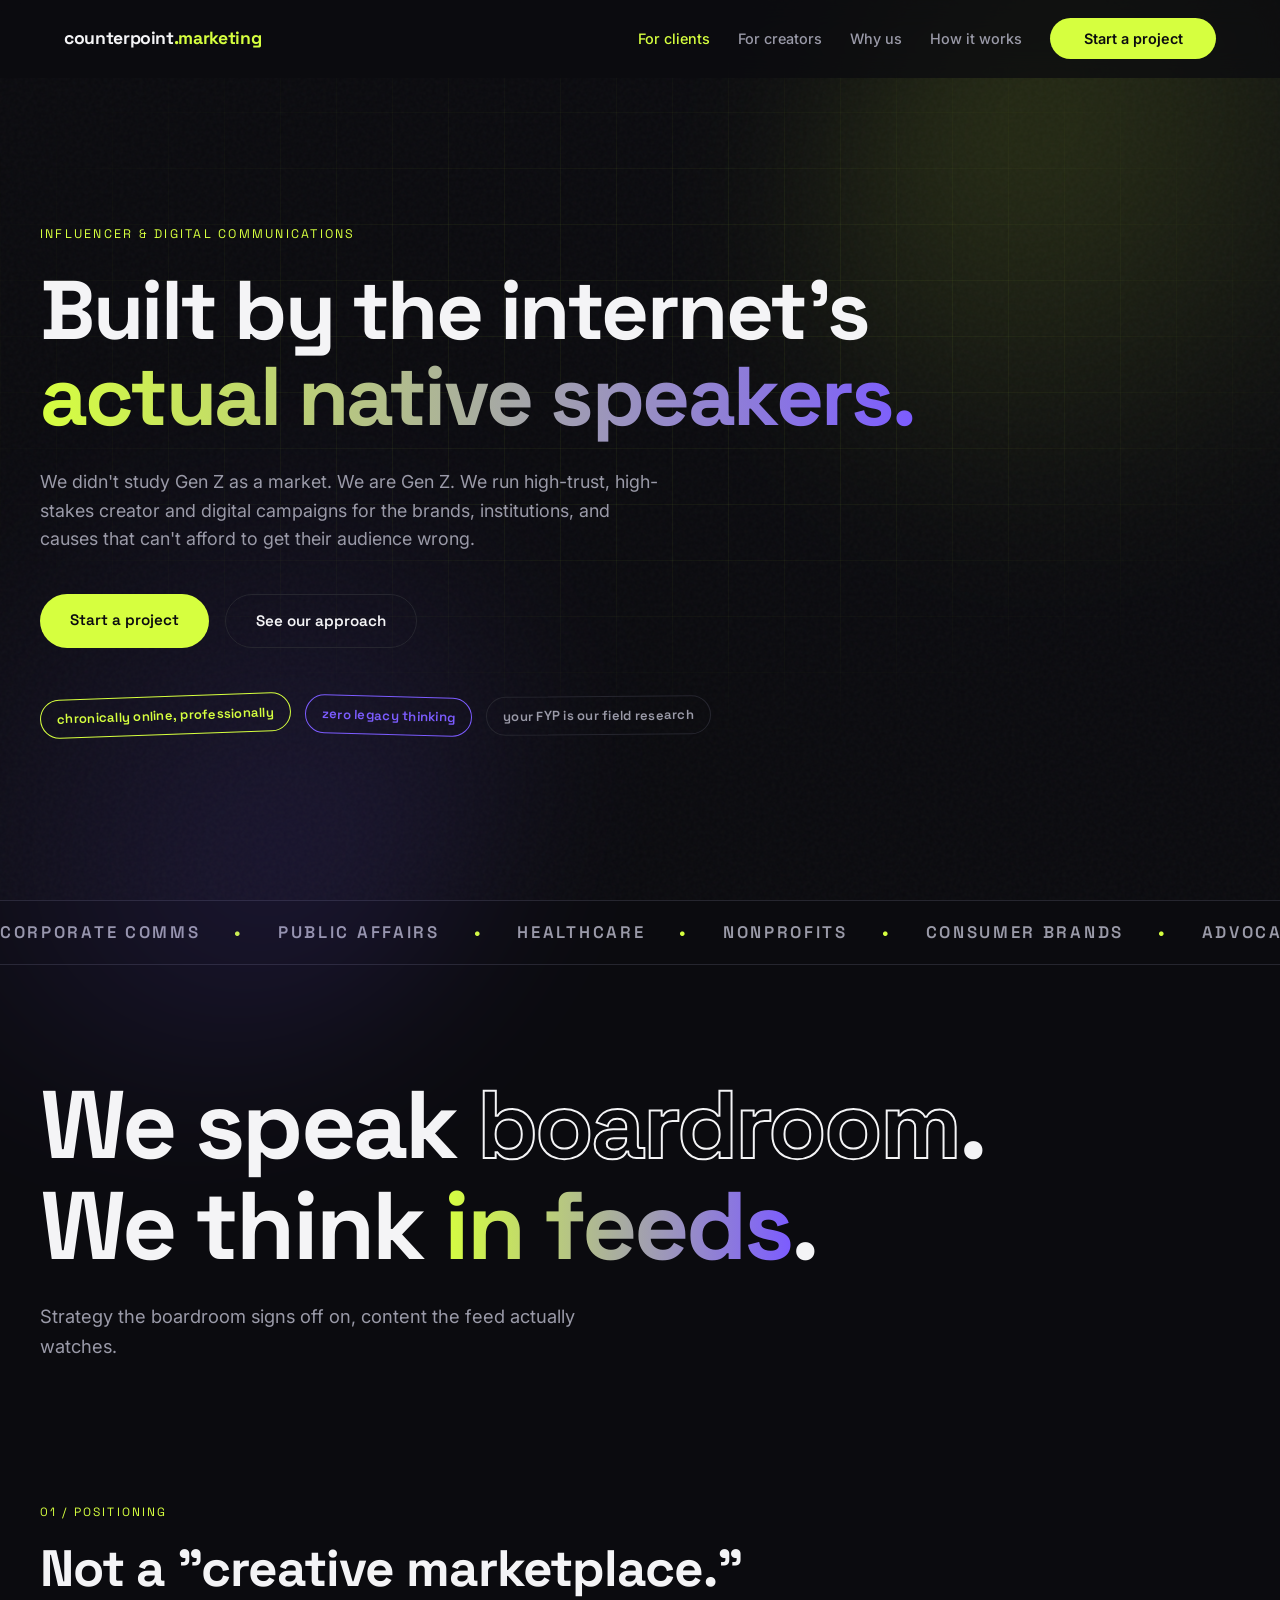
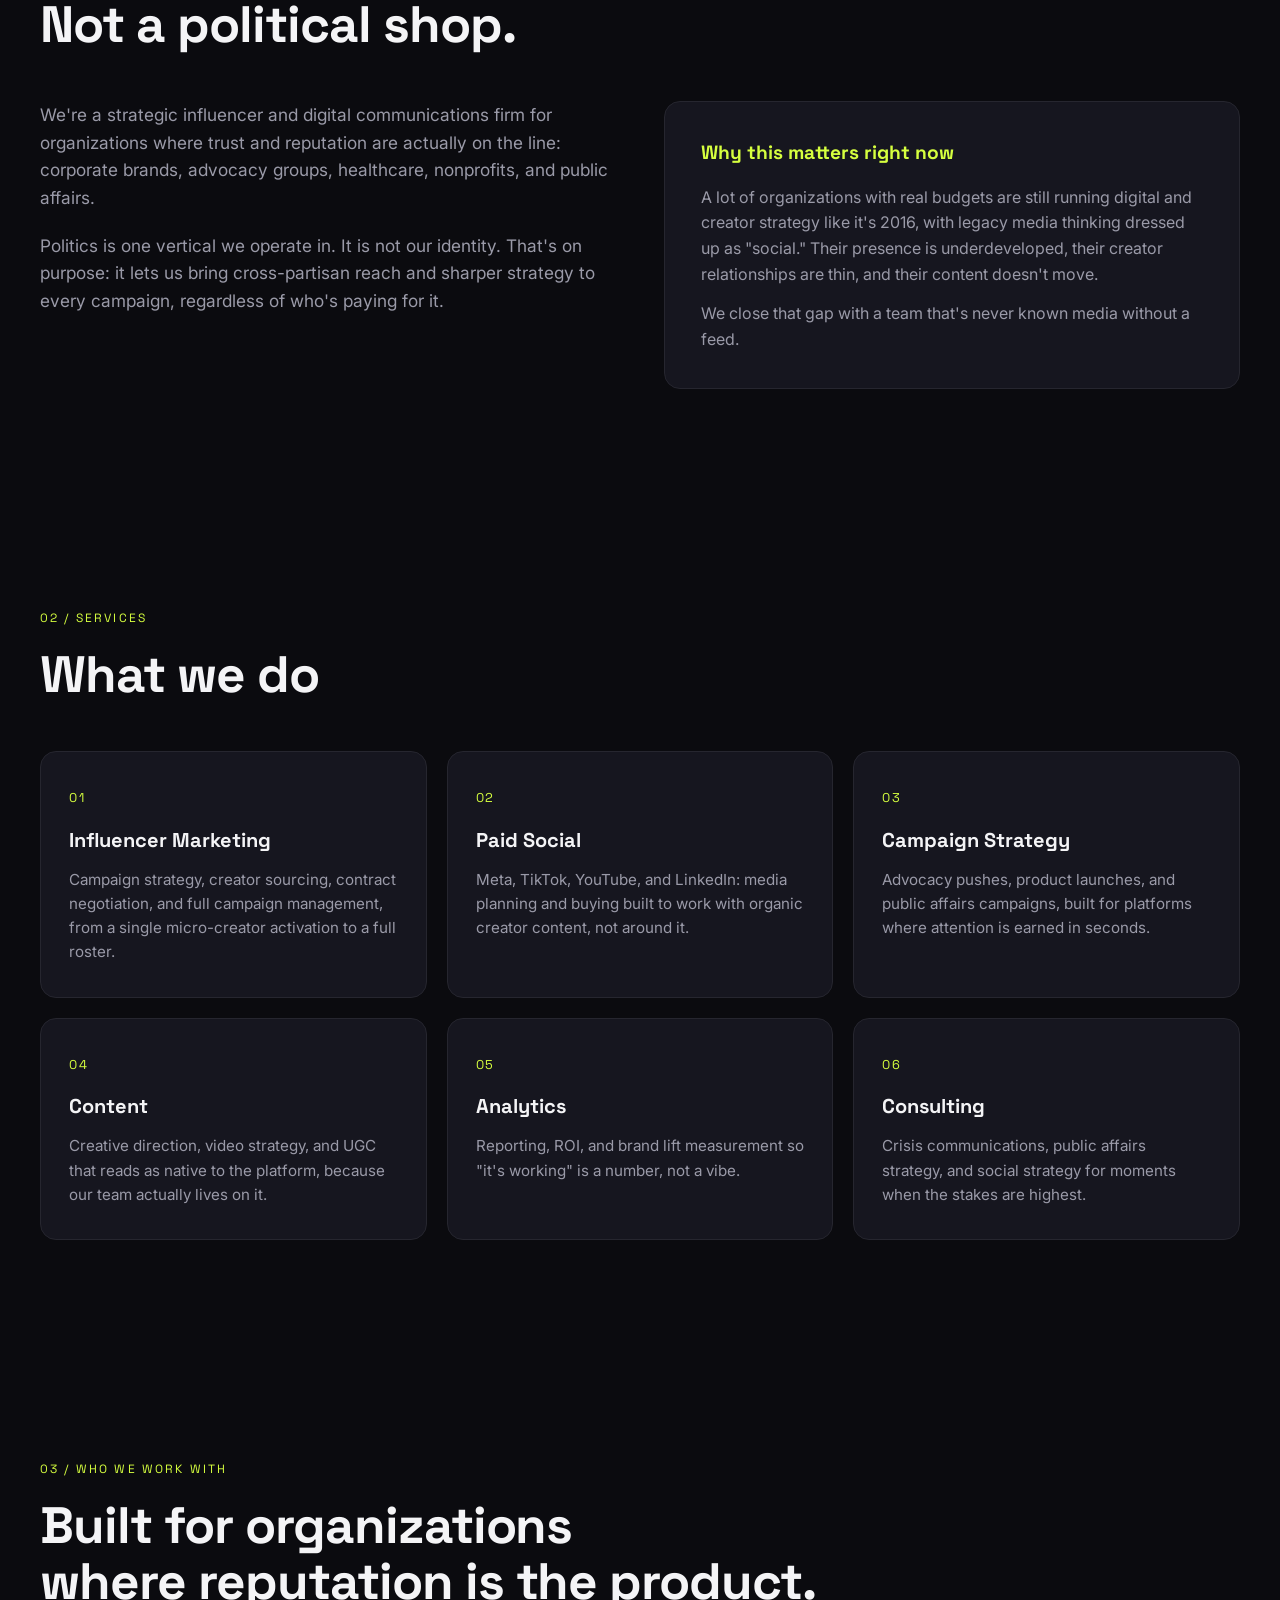
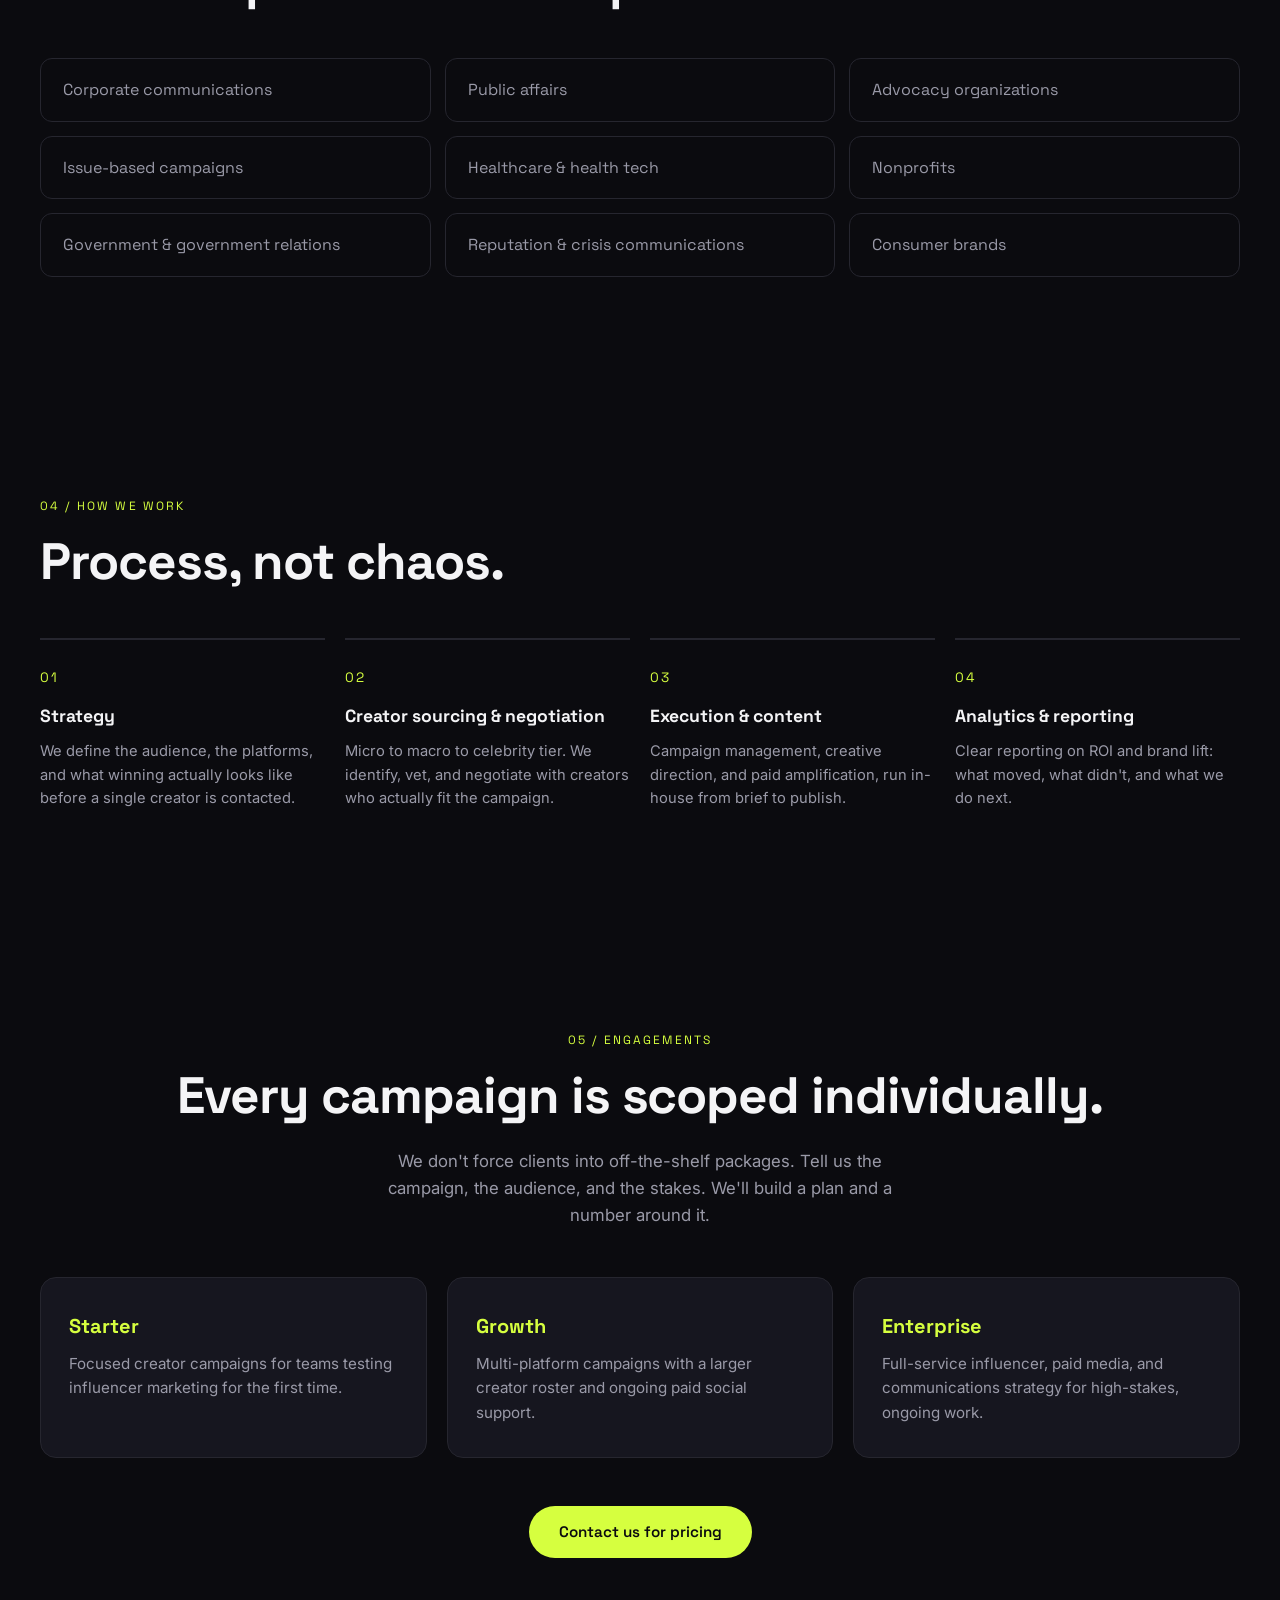
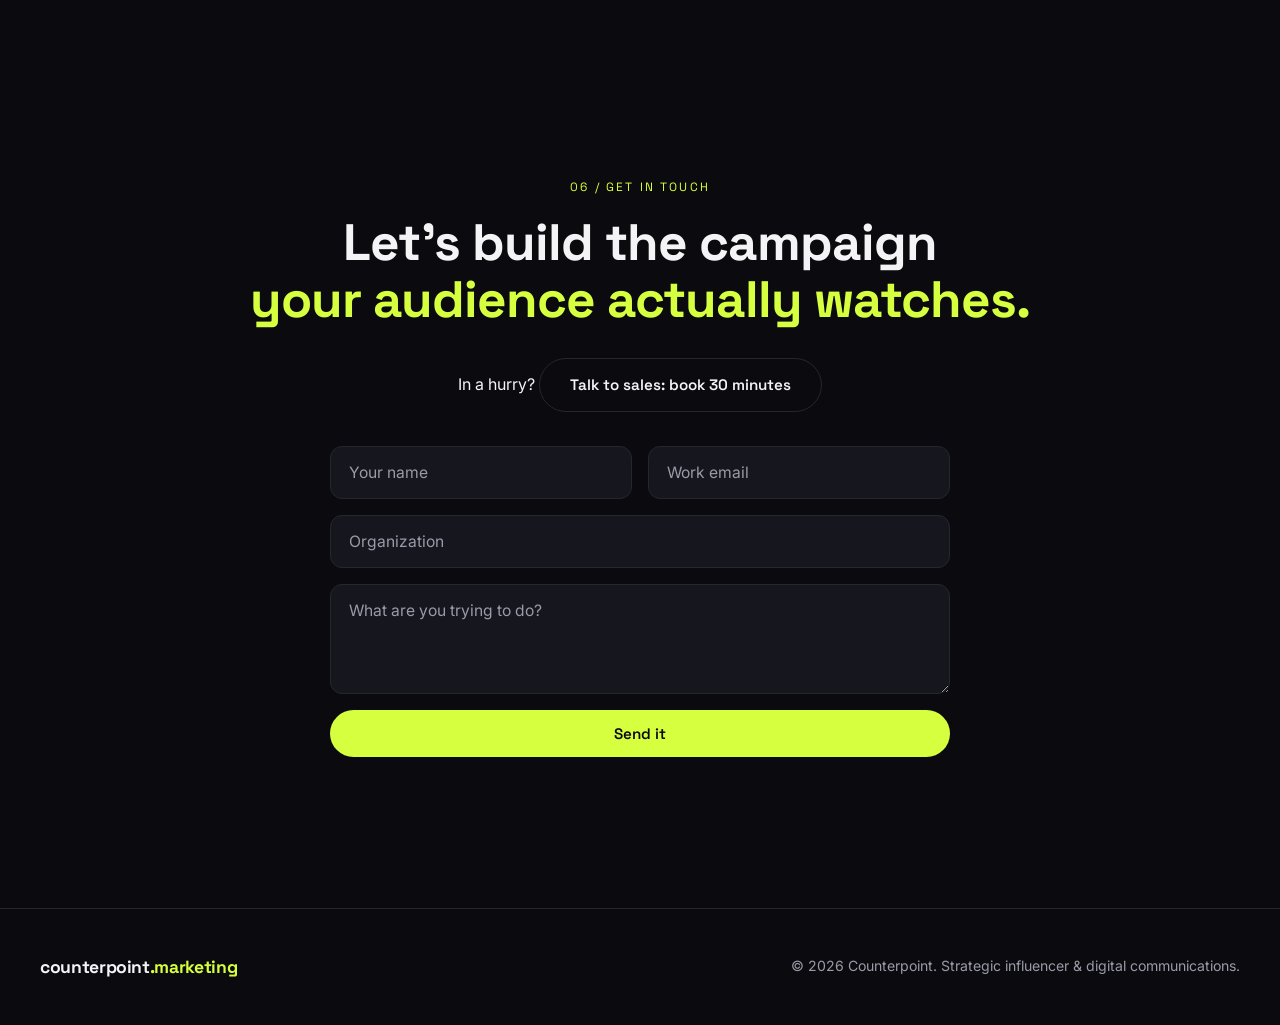
==== index.html @ f006cd9c "Wire forms to email both founders, add Talk to sales Calendly button" ====
<!DOCTYPE html>
<html lang="en">
<head>
<meta charset="UTF-8">
<meta name="viewport" content="width=device-width, initial-scale=1.0">
<title>counterpoint.marketing | Strategic influencer &amp; digital agency</title>
<meta name="description" content="Strategic influencer and digital communications for high-trust, high-stakes campaigns. Built by Gen Z, powered by AI, trusted by organizations where reputation is the product.">
<meta property="og:type" content="website">
<meta property="og:url" content="https://counterpoint.marketing/">
<meta property="og:title" content="counterpoint.marketing | Strategic influencer &amp; digital agency">
<meta property="og:description" content="Strategic influencer and digital communications for high-trust, high-stakes campaigns. Built by the internet's actual native speakers.">
<meta property="og:image" content="https://counterpoint.marketing/og-image.png">
<meta name="twitter:card" content="summary_large_image">
<link rel="icon" href="favicon.svg" type="image/svg+xml">
<link rel="icon" href="favicon.ico" sizes="32x32">
<link rel="apple-touch-icon" href="apple-touch-icon.png">
<link rel="preconnect" href="https://fonts.googleapis.com">
<link href="https://fonts.googleapis.com/css2?family=Space+Grotesk:wght@400;500;600;700&family=Inter:wght@400;500;600&display=swap" rel="stylesheet">
<link rel="stylesheet" href="style.css?v=9">
</head>
<body>

<div class="noise"></div>

<header class="nav" id="nav">
  <div class="nav-inner">
    <a href="#top" class="logo">counterpoint<span class="logo-dim">.marketing</span></a>
    <nav class="nav-links">
      <a href="index.html" class="active">For clients</a>
      <a href="creators.html">For creators</a>
      <a href="#approach">Why us</a>
      <a href="#process">How it works</a>
      <a href="#contact" class="nav-cta">Start a project</a>
    </nav>
    <button class="nav-toggle" id="navToggle" aria-label="Toggle menu">
      <span></span><span></span><span></span>
    </button>
  </div>
</header>

<main id="top">

  <div class="cursor-glow" id="cursorGlow" aria-hidden="true"></div>

  <section class="hero">
    <div class="hero-blob" aria-hidden="true"></div>
    <div class="hero-blob hero-blob-2" aria-hidden="true"></div>
    <div class="hero-inner">
      <p class="eyebrow">Influencer &amp; digital communications</p>
      <h1>Built by the internet's<br><span class="accent accent-animated">actual native speakers.</span></h1>
      <p class="hero-sub">We didn't study Gen Z as a market. We are Gen Z. We run high-trust, high-stakes creator and digital campaigns for the brands, institutions, and causes that can't afford to get their audience wrong.</p>
      <div class="hero-actions">
        <a href="#contact" class="btn btn-primary">Start a project</a>
        <a href="#approach" class="btn btn-ghost">See our approach</a>
      </div>
      <div class="hero-chips" aria-hidden="true">
        <span class="chip chip-lime">chronically online, professionally</span>
        <span class="chip chip-purple">zero legacy thinking</span>
        <span class="chip chip-ghost">your FYP is our field research</span>
      </div>
    </div>
    <div class="hero-grid"></div>
  </section>

  <section class="marquee">
    <div class="marquee-track">
      <span>CORPORATE COMMS</span><span>•</span>
      <span>PUBLIC AFFAIRS</span><span>•</span>
      <span>HEALTHCARE</span><span>•</span>
      <span>NONPROFITS</span><span>•</span>
      <span>CONSUMER BRANDS</span><span>•</span>
      <span>ADVOCACY</span><span>•</span>
      <span>CRISIS COMMS</span><span>•</span>
      <span>CORPORATE COMMS</span><span>•</span>
      <span>PUBLIC AFFAIRS</span><span>•</span>
      <span>HEALTHCARE</span><span>•</span>
      <span>NONPROFITS</span><span>•</span>
      <span>CONSUMER BRANDS</span><span>•</span>
      <span>ADVOCACY</span><span>•</span>
      <span>CRISIS COMMS</span><span>•</span>
    </div>
  </section>

  <section class="statement">
    <div class="section-inner">
      <p class="statement-line">We speak <span class="outline">boardroom</span>.</p>
      <p class="statement-line">We think <span class="accent accent-animated">in feeds</span>.</p>
      <p class="statement-sub">Strategy the boardroom signs off on, content the feed actually watches.</p>
    </div>
  </section>

  <section class="section" id="approach">
    <div class="section-inner">
      <p class="kicker">01 / Positioning</p>
      <h2>Not a "creative marketplace." <br>Not a political shop.</h2>
      <div class="split">
        <div class="split-text">
          <p>We're a strategic influencer and digital communications firm for organizations where trust and reputation are actually on the line: corporate brands, advocacy groups, healthcare, nonprofits, and public affairs.</p>
          <p>Politics is one vertical we operate in. It is not our identity. That's on purpose: it lets us bring cross-partisan reach and sharper strategy to every campaign, regardless of who's paying for it.</p>
        </div>
        <div class="split-card">
          <h3>Why this matters right now</h3>
          <p>A lot of organizations with real budgets are still running digital and creator strategy like it's 2016, with legacy media thinking dressed up as "social." Their presence is underdeveloped, their creator relationships are thin, and their content doesn't move.</p>
          <p>We close that gap with a team that's never known media without a feed.</p>
        </div>
      </div>
    </div>
  </section>

  <section class="section alt" id="services">
    <div class="section-inner">
      <p class="kicker">02 / Services</p>
      <h2>What we do</h2>
      <div class="cards">
        <div class="card">
          <span class="card-num">01</span>
          <h3>Influencer Marketing</h3>
          <p>Campaign strategy, creator sourcing, contract negotiation, and full campaign management, from a single micro-creator activation to a full roster.</p>
        </div>
        <div class="card">
          <span class="card-num">02</span>
          <h3>Paid Social</h3>
          <p>Meta, TikTok, YouTube, and LinkedIn: media planning and buying built to work with organic creator content, not around it.</p>
        </div>
        <div class="card">
          <span class="card-num">03</span>
          <h3>Campaign Strategy</h3>
          <p>Advocacy pushes, product launches, and public affairs campaigns, built for platforms where attention is earned in seconds.</p>
        </div>
        <div class="card">
          <span class="card-num">04</span>
          <h3>Content</h3>
          <p>Creative direction, video strategy, and UGC that reads as native to the platform, because our team actually lives on it.</p>
        </div>
        <div class="card">
          <span class="card-num">05</span>
          <h3>Analytics</h3>
          <p>Reporting, ROI, and brand lift measurement so "it's working" is a number, not a vibe.</p>
        </div>
        <div class="card">
          <span class="card-num">06</span>
          <h3>Consulting</h3>
          <p>Crisis communications, public affairs strategy, and social strategy for moments when the stakes are highest.</p>
        </div>
      </div>
    </div>
  </section>

  <section class="section" id="markets">
    <div class="section-inner">
      <p class="kicker">03 / Who we work with</p>
      <h2>Built for organizations<br>where reputation is the product.</h2>
      <ul class="market-list">
        <li>Corporate communications</li>
        <li>Public affairs</li>
        <li>Advocacy organizations</li>
        <li>Issue-based campaigns</li>
        <li>Healthcare &amp; health tech</li>
        <li>Nonprofits</li>
        <li>Government &amp; government relations</li>
        <li>Reputation &amp; crisis communications</li>
        <li>Consumer brands</li>
      </ul>
    </div>
  </section>

  <section class="section alt" id="process">
    <div class="section-inner">
      <p class="kicker">04 / How we work</p>
      <h2>Process, not chaos.</h2>
      <div class="process">
        <div class="process-step">
          <span class="step-index">01</span>
          <h3>Strategy</h3>
          <p>We define the audience, the platforms, and what winning actually looks like before a single creator is contacted.</p>
        </div>
        <div class="process-step">
          <span class="step-index">02</span>
          <h3>Creator sourcing &amp; negotiation</h3>
          <p>Micro to macro to celebrity tier. We identify, vet, and negotiate with creators who actually fit the campaign.</p>
        </div>
        <div class="process-step">
          <span class="step-index">03</span>
          <h3>Execution &amp; content</h3>
          <p>Campaign management, creative direction, and paid amplification, run in-house from brief to publish.</p>
        </div>
        <div class="process-step">
          <span class="step-index">04</span>
          <h3>Analytics &amp; reporting</h3>
          <p>Clear reporting on ROI and brand lift: what moved, what didn't, and what we do next.</p>
        </div>
      </div>
    </div>
  </section>

  <section class="section" id="pricing">
    <div class="section-inner center">
      <p class="kicker">05 / Engagements</p>
      <h2>Every campaign is scoped individually.</h2>
      <p class="pricing-sub">We don't force clients into off-the-shelf packages. Tell us the campaign, the audience, and the stakes. We'll build a plan and a number around it.</p>
      <div class="tier-row">
        <div class="tier">
          <h3>Starter</h3>
          <p>Focused creator campaigns for teams testing influencer marketing for the first time.</p>
        </div>
        <div class="tier">
          <h3>Growth</h3>
          <p>Multi-platform campaigns with a larger creator roster and ongoing paid social support.</p>
        </div>
        <div class="tier">
          <h3>Enterprise</h3>
          <p>Full-service influencer, paid media, and communications strategy for high-stakes, ongoing work.</p>
        </div>
      </div>
      <a href="#contact" class="btn btn-primary">Contact us for pricing</a>
    </div>
  </section>

  <section class="section contact" id="contact">
    <div class="section-inner center">
      <p class="kicker">06 / Get in touch</p>
      <h2>Let's build the campaign<br><span class="accent">your audience actually watches.</span></h2>
      <p class="contact-alt">In a hurry? <a class="btn btn-ghost" href="https://calendly.com/justin-counterpoint/30min" target="_blank" rel="noopener">Talk to sales: book 30 minutes</a></p>
      <form class="contact-form" id="contactForm" action="https://formsubmit.co/justin@counterpoint.marketing" method="POST">
        <input type="hidden" name="_cc" value="bence@counterpoint.marketing">
        <input type="hidden" name="_subject" value="New project inquiry - counterpoint.marketing">
        <input type="hidden" name="_next" value="https://counterpoint.marketing/?sent=1#contact">
        <input type="hidden" name="_captcha" value="false">
        <input type="text" name="_honey" style="display:none" tabindex="-1" autocomplete="off">
        <div class="form-row">
          <input type="text" name="name" placeholder="Your name" required>
          <input type="email" name="email" placeholder="Work email" required>
        </div>
        <input type="text" name="org" placeholder="Organization">
        <textarea name="message" rows="4" placeholder="What are you trying to do?" required></textarea>
        <button type="submit" class="btn btn-primary btn-wide">Send it</button>
      </form>
      <p class="form-note" id="formNote"></p>
    </div>
  </section>

</main>

<footer class="footer">
  <div class="footer-inner">
    <span class="logo">counterpoint<span class="logo-dim">.marketing</span></span>
    <p>&copy; <span id="year"></span> Counterpoint. Strategic influencer &amp; digital communications.</p>
  </div>
</footer>

<script src="script.js?v=3"></script>
</body>
</html>
---- style.css ----
:root {
  --bg: #0b0b0f;
  --bg-alt: #111118;
  --surface: #16161f;
  --text: #f4f4f6;
  --text-dim: #9a9aa8;
  --accent: #d6ff3f;
  --accent-2: #7c5cff;
  --border: #26262f;
  --radius: 16px;
  --font-display: "Space Grotesk", sans-serif;
  --font-body: "Inter", sans-serif;
}

* { margin: 0; padding: 0; box-sizing: border-box; }

html { scroll-behavior: smooth; }

body {
  background: var(--bg);
  color: var(--text);
  font-family: var(--font-body);
  line-height: 1.6;
  overflow-x: hidden;
}

::selection {
  background: var(--accent);
  color: var(--bg);
}

.cursor-glow {
  position: fixed;
  width: 600px;
  height: 600px;
  border-radius: 50%;
  pointer-events: none;
  z-index: 50;
  mix-blend-mode: screen;
  background: radial-gradient(circle, rgba(214, 255, 63, 0.07) 0%, transparent 60%);
  transform: translate(-50%, -50%);
  transition: opacity 0.3s;
  opacity: 0;
}

.noise {
  position: fixed;
  inset: 0;
  pointer-events: none;
  opacity: 0.035;
  z-index: 1;
  background-image: url("data:image/svg+xml,%3Csvg viewBox='0 0 256 256' xmlns='http://www.w3.org/2000/svg'%3E%3Cfilter id='n'%3E%3CfeTurbulence type='fractalNoise' baseFrequency='0.9' numOctaves='2'/%3E%3C/filter%3E%3Crect width='100%25' height='100%25' filter='url(%23n)'/%3E%3C/svg%3E");
}

/* ---------- Nav ---------- */

.nav {
  position: fixed;
  top: 0; left: 0; right: 0;
  z-index: 100;
  backdrop-filter: blur(14px);
  background: rgba(11, 11, 15, 0.75);
  border-bottom: 1px solid transparent;
  transition: border-color 0.3s;
}
.nav.scrolled { border-bottom-color: var(--border); }

.nav-inner {
  max-width: 1200px;
  margin: 0 auto;
  padding: 18px 24px;
  display: flex;
  align-items: center;
  justify-content: space-between;
  gap: 32px;
}

.logo {
  white-space: nowrap;
  font-family: var(--font-display);
  font-weight: 700;
  font-size: 1.1rem;
  color: var(--text);
  text-decoration: none;
  letter-spacing: -0.02em;
}
.logo-dim { color: var(--accent); }

.nav-links {
  display: flex;
  align-items: center;
  gap: 28px;
}
.nav-links a {
  color: var(--text-dim);
  text-decoration: none;
  font-size: 0.9rem;
  font-weight: 500;
  transition: color 0.2s;
}
.nav-links a:hover { color: var(--text); }
.nav-links a.active { color: var(--accent); }

.nav-cta {
  color: var(--bg) !important;
  background: var(--accent);
  padding: 9px 18px;
  border-radius: 999px;
  font-weight: 600 !important;
  transition: transform 0.2s, background 0.2s;
  min-width: 11.5em;
  text-align: center;
  box-sizing: border-box;
}
.nav-cta:hover { transform: translateY(-1px); }

.nav-toggle {
  display: none;
  flex-direction: column;
  gap: 5px;
  background: none;
  border: none;
  cursor: pointer;
  padding: 6px;
}
.nav-toggle span {
  width: 22px;
  height: 2px;
  background: var(--text);
  transition: transform 0.25s, opacity 0.25s;
}

/* ---------- Hero ---------- */

.hero {
  position: relative;
  min-height: 100vh;
  display: flex;
  align-items: center;
  padding: 140px 24px 80px;
}

.hero-blob {
  position: absolute;
  width: 55vw;
  height: 55vw;
  max-width: 800px;
  max-height: 800px;
  border-radius: 50%;
  filter: blur(90px);
  opacity: 0.16;
  background: radial-gradient(circle at 30% 30%, var(--accent), transparent 65%);
  top: -12%;
  right: -18%;
  animation: blob-drift 16s ease-in-out infinite alternate;
  pointer-events: none;
}
.hero-blob-2 {
  background: radial-gradient(circle at 70% 70%, var(--accent-2), transparent 65%);
  top: auto;
  right: auto;
  bottom: -20%;
  left: -15%;
  animation-duration: 22s;
  animation-delay: -8s;
}
@keyframes blob-drift {
  from { transform: translate(0, 0) scale(1); }
  to { transform: translate(-6%, 8%) scale(1.15); }
}

.hero-grid {
  position: absolute;
  inset: 0;
  background-image:
    linear-gradient(rgba(214, 255, 63, 0.05) 1px, transparent 1px),
    linear-gradient(90deg, rgba(214, 255, 63, 0.05) 1px, transparent 1px);
  background-size: 56px 56px;
  mask-image: radial-gradient(ellipse 80% 60% at 50% 40%, black 30%, transparent 75%);
  -webkit-mask-image: radial-gradient(ellipse 80% 60% at 50% 40%, black 30%, transparent 75%);
}

.hero-inner {
  position: relative;
  z-index: 2;
  max-width: 1200px;
  margin: 0 auto;
  width: 100%;
}

.eyebrow {
  font-family: var(--font-display);
  text-transform: uppercase;
  letter-spacing: 0.18em;
  font-size: 0.78rem;
  color: var(--accent);
  margin-bottom: 22px;
}

.hero h1 {
  font-family: var(--font-display);
  font-size: clamp(2.6rem, 7vw, 5.2rem);
  line-height: 1.04;
  letter-spacing: -0.03em;
  font-weight: 700;
  margin-bottom: 28px;
}

.accent {
  color: var(--accent);
}

.accent-animated {
  background: linear-gradient(90deg, var(--accent), var(--accent-2), var(--accent));
  background-size: 200% auto;
  -webkit-background-clip: text;
  background-clip: text;
  -webkit-text-fill-color: transparent;
  color: transparent;
  animation: gradient-slide 6s linear infinite;
}
@keyframes gradient-slide {
  to { background-position: 200% center; }
}

.hero-chips {
  display: flex;
  gap: 14px;
  flex-wrap: wrap;
  margin-top: 48px;
}
.chip {
  font-family: var(--font-display);
  font-size: 0.82rem;
  font-weight: 600;
  letter-spacing: 0.02em;
  padding: 8px 16px;
  border-radius: 999px;
  border: 1px solid var(--border);
  color: var(--text-dim);
  transition: transform 0.25s;
}
.chip-lime { border-color: var(--accent); color: var(--accent); transform: rotate(-2deg); }
.chip-purple { border-color: var(--accent-2); color: var(--accent-2); transform: rotate(1.5deg); }
.chip-ghost { transform: rotate(-0.5deg); }
.chip:hover { transform: rotate(0deg) scale(1.06); }

/* ---------- Statement band ---------- */

.statement {
  padding: 110px 24px 32px;
  position: relative;
  z-index: 2;
  overflow: hidden;
}
.statement-line {
  font-family: var(--font-display);
  font-weight: 700;
  font-size: clamp(2.6rem, 8vw, 6rem);
  line-height: 1.05;
  letter-spacing: -0.03em;
}
.statement .outline {
  color: transparent;
  -webkit-text-stroke: 2px var(--text);
}
.statement-sub {
  margin-top: 26px;
  color: var(--text-dim);
  font-size: 1.15rem;
  max-width: 560px;
}

.hero-sub {
  max-width: 620px;
  color: var(--text-dim);
  font-size: 1.12rem;
  margin-bottom: 40px;
}

.hero-actions { display: flex; gap: 16px; flex-wrap: wrap; }

.btn {
  font-family: var(--font-display);
  font-weight: 600;
  font-size: 0.95rem;
  text-decoration: none;
  padding: 14px 30px;
  border-radius: 999px;
  border: none;
  cursor: pointer;
  transition: transform 0.2s, background 0.2s, border-color 0.2s;
  display: inline-block;
}
.btn-primary {
  background: var(--accent);
  color: var(--bg);
}
.btn-primary:hover {
  transform: translateY(-2px) scale(1.03);
  box-shadow: 0 0 32px rgba(214, 255, 63, 0.45);
}
.btn-ghost {
  border: 1px solid var(--border);
  color: var(--text);
  background: transparent;
}
.btn-ghost:hover { border-color: var(--accent); }
.btn-wide { width: 100%; }

/* ---------- Marquee ---------- */

.marquee {
  border-top: 1px solid var(--border);
  border-bottom: 1px solid var(--border);
  overflow: hidden;
  padding: 18px 0;
}
.marquee-track {
  display: flex;
  gap: 34px;
  white-space: nowrap;
  animation: scroll 30s linear infinite;
  font-family: var(--font-display);
  font-size: 1.05rem;
  font-weight: 600;
  letter-spacing: 0.16em;
  color: var(--text-dim);
  width: max-content;
}
.marquee:hover .marquee-track { animation-play-state: paused; }
.marquee-track span:nth-child(even) { color: var(--accent); }
@keyframes scroll {
  from { transform: translateX(0); }
  to { transform: translateX(-50%); }
}

/* ---------- Sections ---------- */

.section { padding: 110px 24px; position: relative; z-index: 2; }
.section.alt { background: transparent; }

.section-inner { max-width: 1200px; margin: 0 auto; }
.section-inner.center { text-align: center; }

.kicker {
  font-family: var(--font-display);
  text-transform: uppercase;
  letter-spacing: 0.18em;
  font-size: 0.75rem;
  color: var(--accent);
  margin-bottom: 18px;
}

.section h2 {
  font-family: var(--font-display);
  font-size: clamp(1.9rem, 4.5vw, 3.2rem);
  line-height: 1.1;
  letter-spacing: -0.02em;
  margin-bottom: 48px;
}

/* Approach */

.split {
  display: grid;
  grid-template-columns: 1fr 1fr;
  gap: 48px;
  align-items: start;
}
.split-text p {
  color: var(--text-dim);
  font-size: 1.08rem;
  margin-bottom: 20px;
}
.split-card {
  background: var(--surface);
  border: 1px solid var(--border);
  border-radius: var(--radius);
  padding: 36px;
}
.split-card h3 {
  font-family: var(--font-display);
  font-size: 1.2rem;
  margin-bottom: 16px;
  color: var(--accent);
}
.split-card p { color: var(--text-dim); margin-bottom: 14px; }
.split-card p:last-child { margin-bottom: 0; }

/* Services cards */

.cards {
  display: grid;
  grid-template-columns: repeat(3, 1fr);
  gap: 20px;
}
.card {
  background: var(--surface);
  border: 1px solid var(--border);
  border-radius: var(--radius);
  padding: 32px 28px;
  transition: transform 0.25s, border-color 0.25s;
}
.card:hover {
  transform: translateY(-6px) rotate(-0.6deg);
  border-color: var(--accent);
  box-shadow: 0 12px 40px rgba(214, 255, 63, 0.12);
}
.card-num {
  font-family: var(--font-display);
  color: var(--accent);
  font-size: 0.8rem;
  letter-spacing: 0.14em;
}
.card h3 {
  font-family: var(--font-display);
  font-size: 1.25rem;
  margin: 14px 0 12px;
}
.card p { color: var(--text-dim); font-size: 0.95rem; }

/* Markets */

.market-list {
  list-style: none;
  display: grid;
  grid-template-columns: repeat(3, 1fr);
  gap: 14px;
}
.market-list li {
  border: 1px solid var(--border);
  border-radius: 12px;
  padding: 18px 22px;
  font-family: var(--font-display);
  font-size: 1rem;
  transition: border-color 0.2s, color 0.2s;
  color: var(--text-dim);
}
.market-list li:hover {
  border-color: var(--accent);
  color: var(--text);
}

/* Process */

.process {
  display: grid;
  grid-template-columns: repeat(4, 1fr);
  gap: 20px;
}
.process-step {
  border-top: 2px solid var(--border);
  padding-top: 24px;
  transition: border-color 0.25s;
}
.process-step:hover { border-top-color: var(--accent); }
.step-index {
  font-family: var(--font-display);
  color: var(--accent);
  font-size: 0.85rem;
  letter-spacing: 0.14em;
}
.process-step h3 {
  font-family: var(--font-display);
  font-size: 1.1rem;
  margin: 12px 0 10px;
}
.process-step p { color: var(--text-dim); font-size: 0.92rem; }

/* Pricing */

.pricing-sub {
  color: var(--text-dim);
  max-width: 560px;
  margin: -24px auto 48px;
  font-size: 1.05rem;
}
.tier-row {
  display: grid;
  grid-template-columns: repeat(3, 1fr);
  gap: 20px;
  margin-bottom: 48px;
  text-align: left;
}
.tier {
  background: var(--surface);
  border: 1px solid var(--border);
  border-radius: var(--radius);
  padding: 32px 28px;
  transition: border-color 0.25s, transform 0.25s;
}
.tier:hover { border-color: var(--accent-2); transform: translateY(-4px); }
.tier h3 {
  font-family: var(--font-display);
  font-size: 1.25rem;
  margin-bottom: 10px;
  color: var(--accent);
}
.tier p { color: var(--text-dim); font-size: 0.95rem; }

/* Contact */

.contact-alt { margin: -18px 0 34px; }

.contact-form {
  max-width: 620px;
  margin: 0 auto;
  display: flex;
  flex-direction: column;
  gap: 16px;
  text-align: left;
}
.form-row {
  display: grid;
  grid-template-columns: 1fr 1fr;
  gap: 16px;
}
.contact-form input,
.contact-form textarea {
  background: var(--surface);
  border: 1px solid var(--border);
  border-radius: 12px;
  padding: 16px 18px;
  color: var(--text);
  font-family: var(--font-body);
  font-size: 0.98rem;
  width: 100%;
  resize: vertical;
  transition: border-color 0.2s;
}
.contact-form input:focus,
.contact-form textarea:focus {
  outline: none;
  border-color: var(--accent);
}
.contact-form ::placeholder { color: var(--text-dim); }

.form-note {
  margin-top: 18px;
  color: var(--accent);
  font-weight: 500;
  min-height: 1.4em;
}

/* Footer */

.footer {
  border-top: 1px solid var(--border);
  padding: 44px 24px;
}
.footer-inner {
  max-width: 1200px;
  margin: 0 auto;
  display: flex;
  justify-content: space-between;
  align-items: center;
  gap: 16px;
  flex-wrap: wrap;
}
.footer p { color: var(--text-dim); font-size: 0.88rem; }

/* Reveal animation */

.reveal {
  opacity: 0;
  transform: translateY(28px);
  transition: opacity 0.7s ease, transform 0.7s ease;
}
.reveal.visible {
  opacity: 1;
  transform: translateY(0);
}

/* ---------- Responsive ---------- */

@media (max-width: 900px) {
  .nav-links {
    position: fixed;
    top: 62px;
    right: 0;
    left: 0;
    flex-direction: column;
    background: var(--bg-alt);
    border-bottom: 1px solid var(--border);
    padding: 24px;
    gap: 18px;
    display: none;
  }
  .nav-links.open { display: flex; }
  .nav-toggle { display: flex; }
  .cards { grid-template-columns: repeat(2, 1fr); }
  .process { grid-template-columns: repeat(2, 1fr); }
  .market-list { grid-template-columns: repeat(2, 1fr); }
  .tier-row { grid-template-columns: 1fr; }
  .split { grid-template-columns: 1fr; }
}

@media (max-width: 640px) {
  .cards { grid-template-columns: 1fr; }
  .process { grid-template-columns: 1fr; }
  .market-list { grid-template-columns: 1fr; }
  .form-row { grid-template-columns: 1fr; }
  .section { padding: 80px 20px; }
}
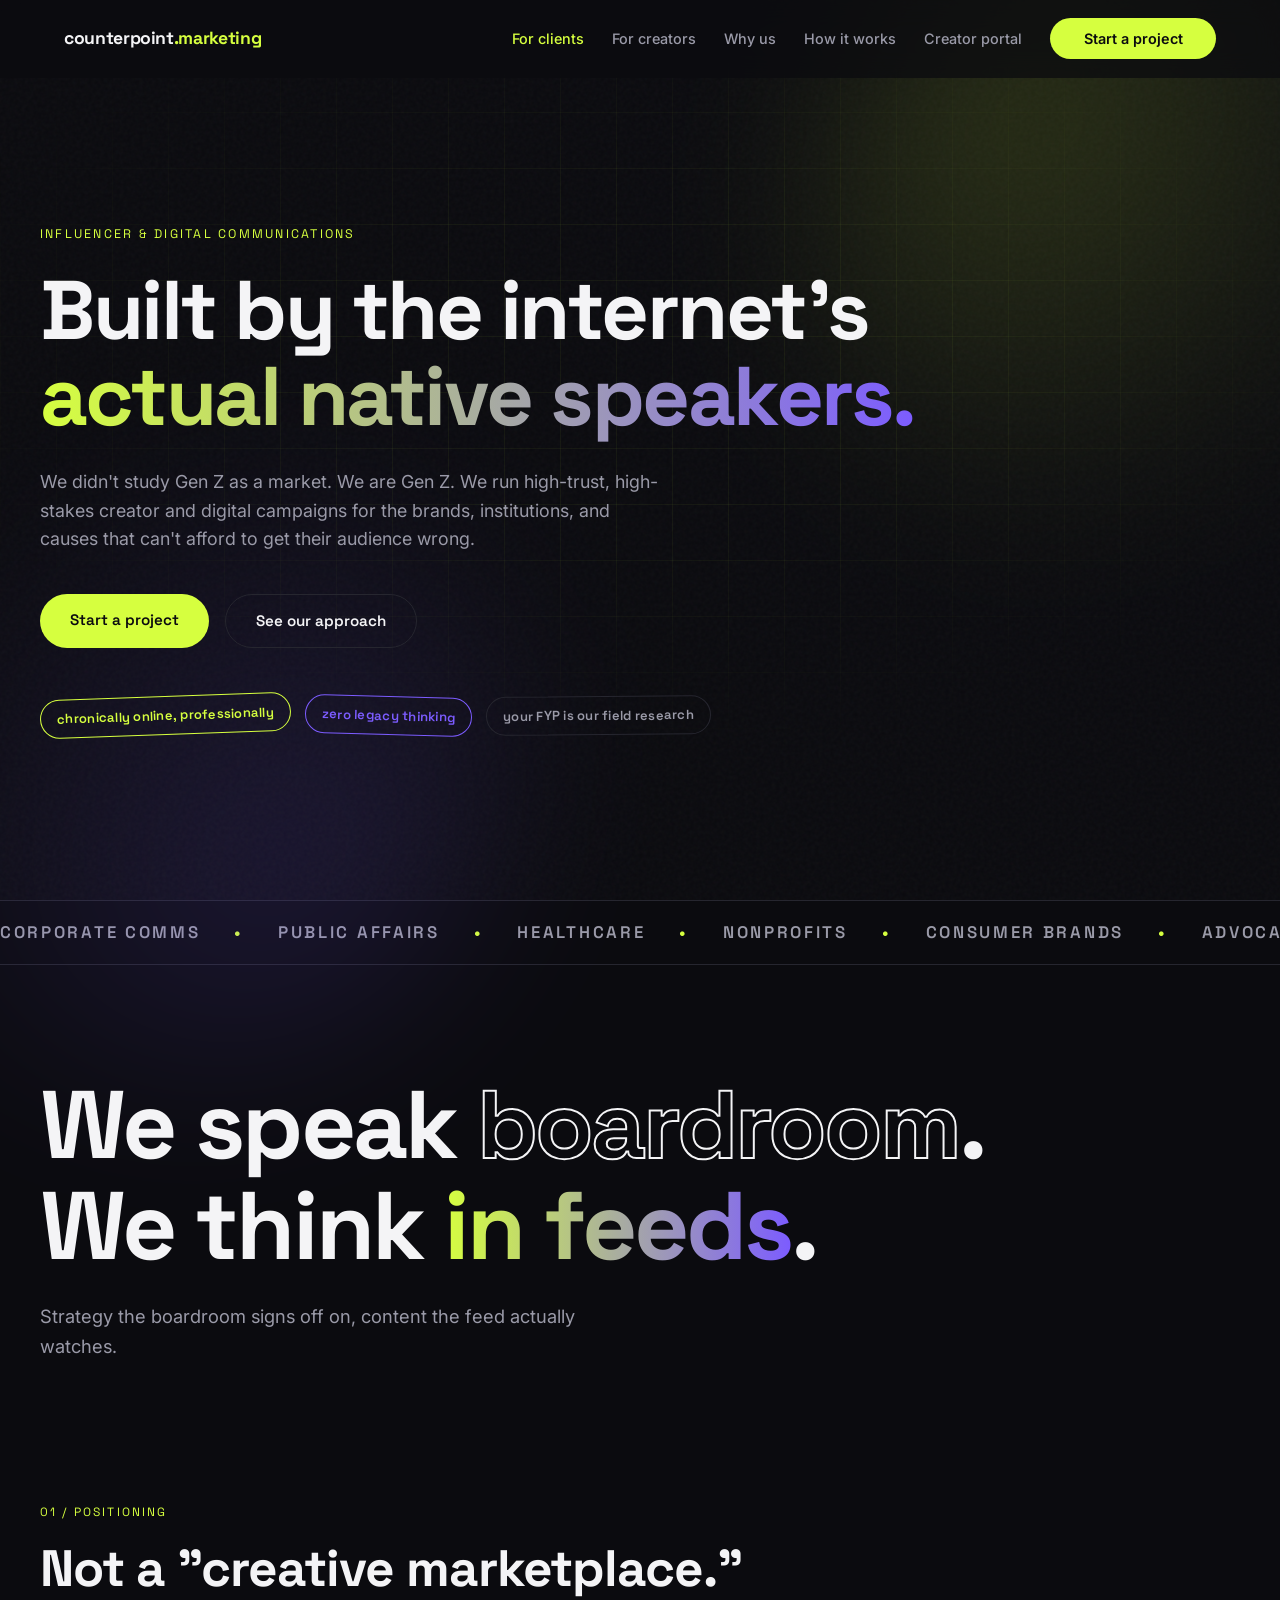
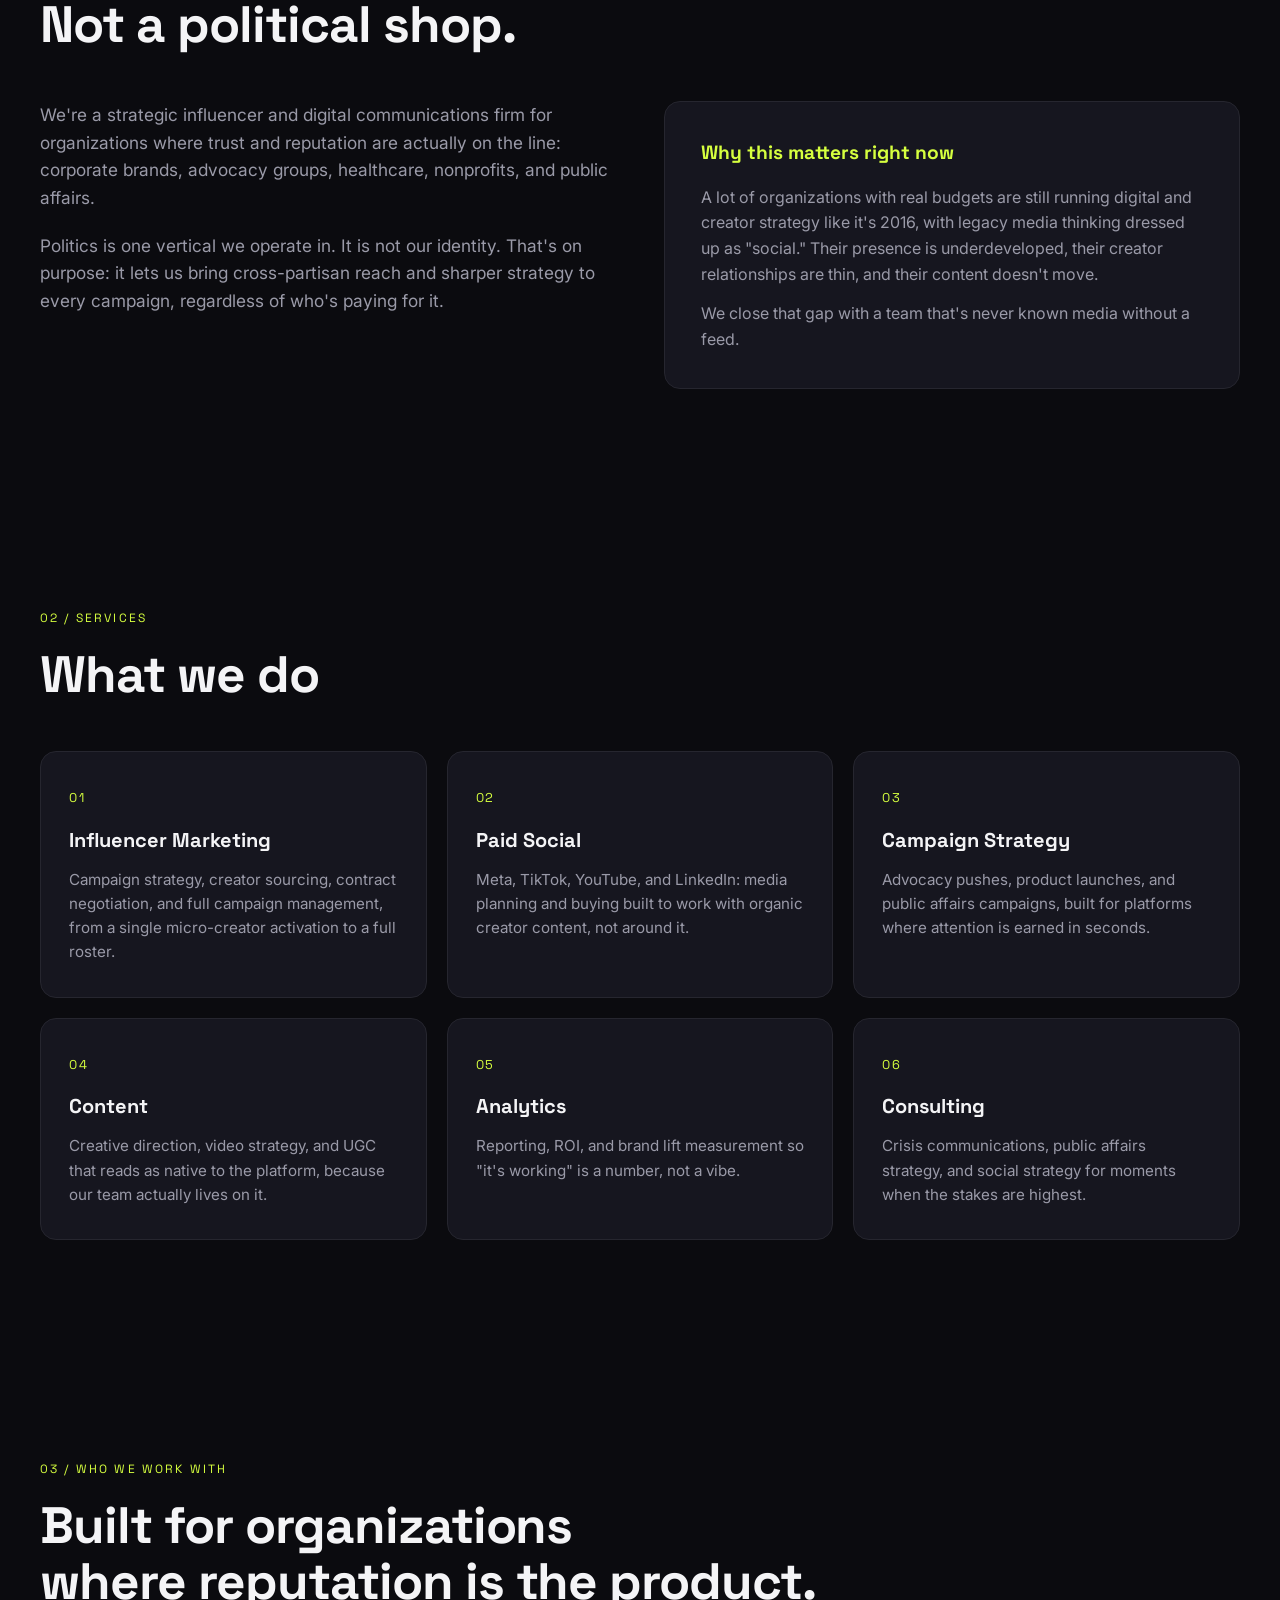
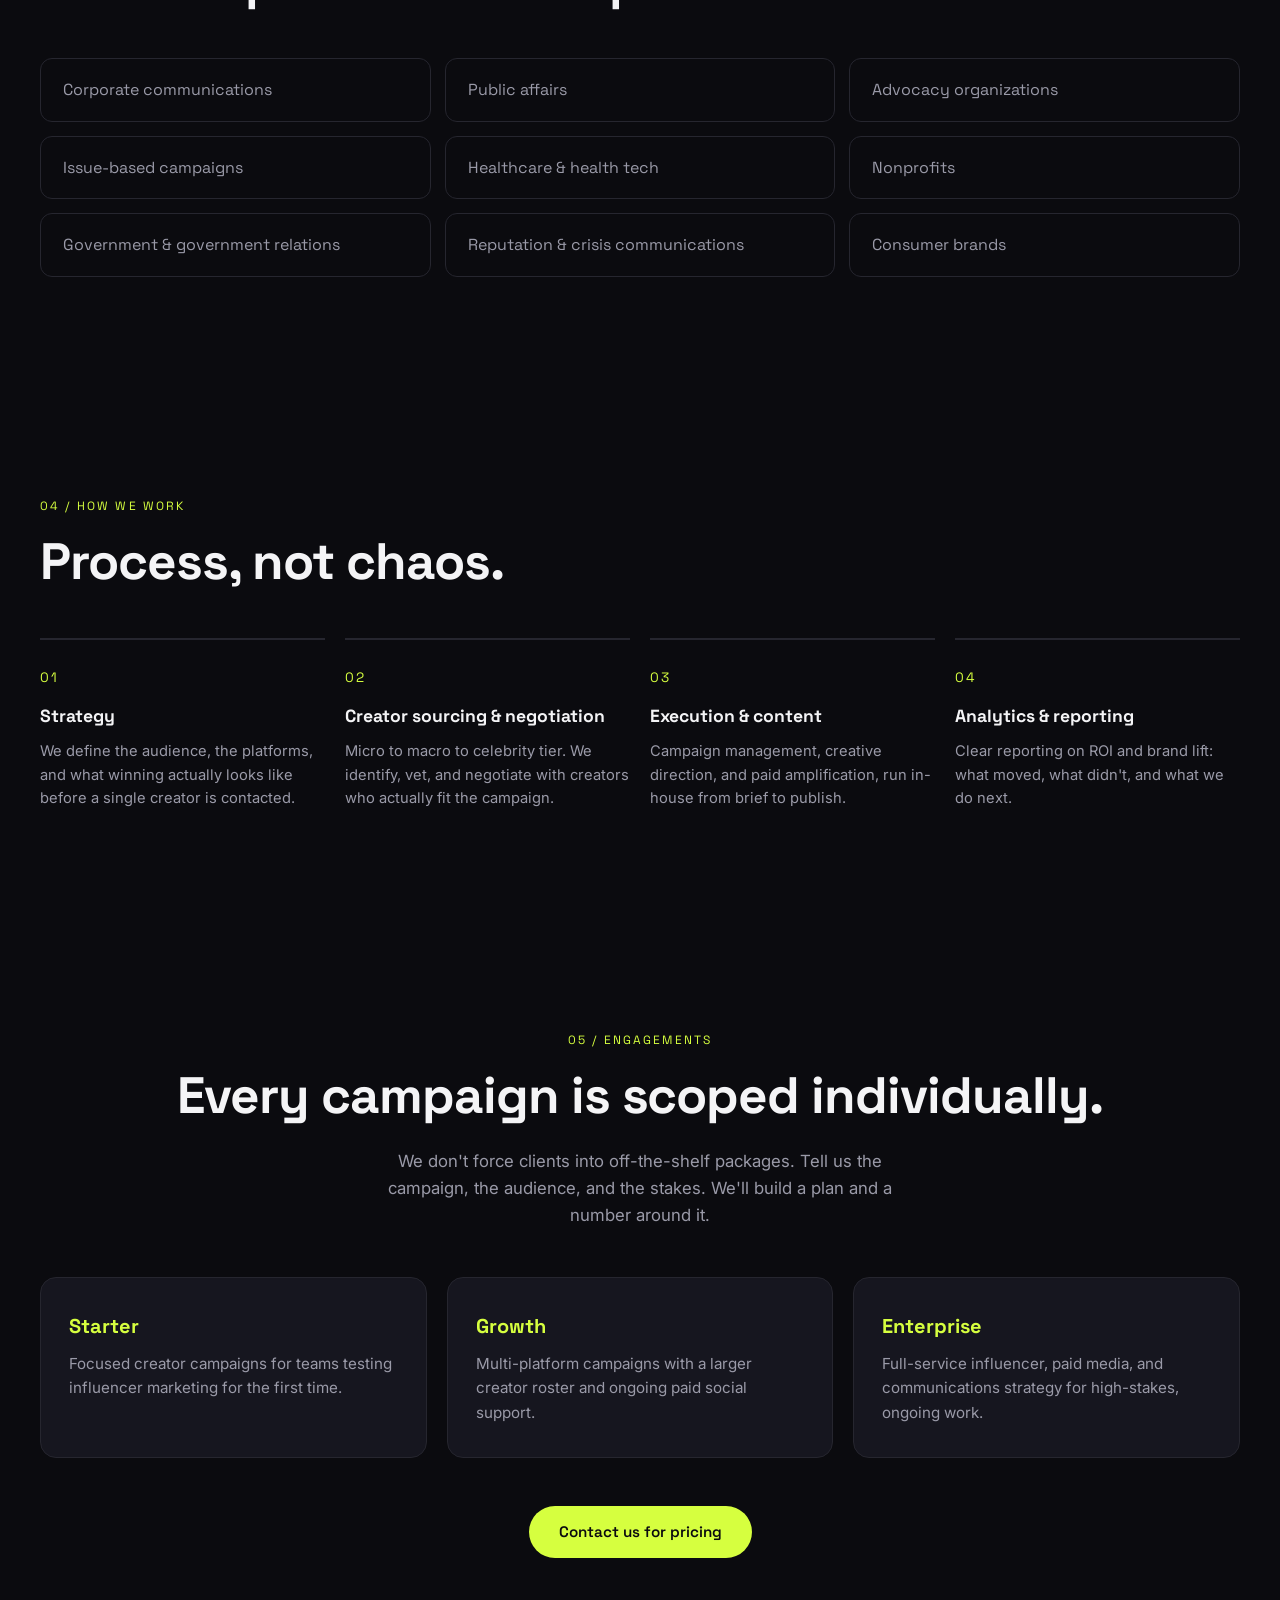
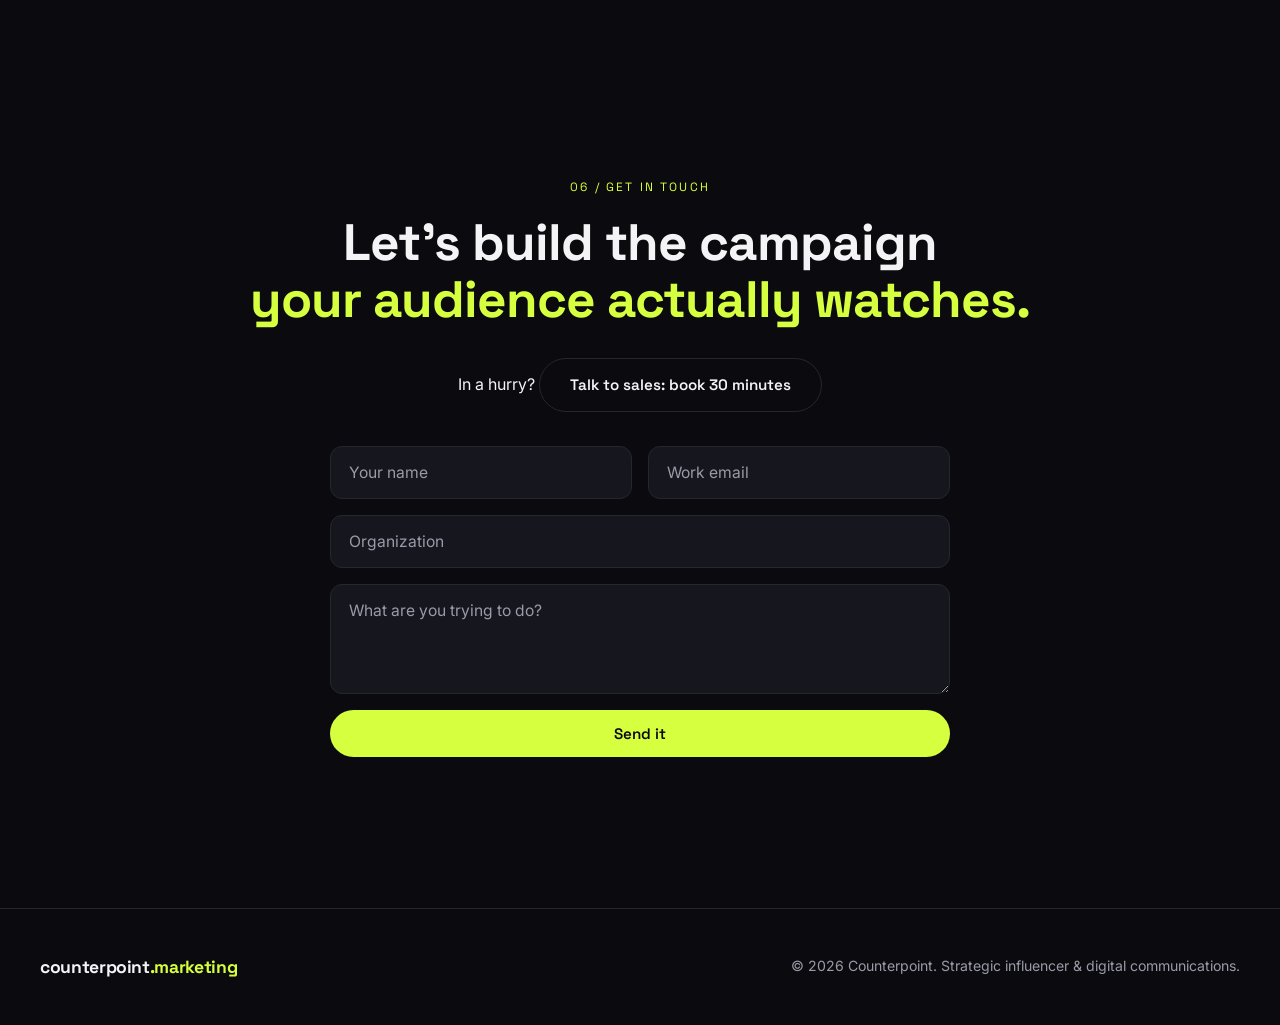
==== commit e89ead7b: "Add creator portal: signup, approvals, campaigns, applications Supabase-backed portal served from th" ====
--- a/index.html
+++ b/index.html
@@ -30,6 +30,7 @@
       <a href="creators.html">For creators</a>
       <a href="#approach">Why us</a>
       <a href="#process">How it works</a>
+      <a href="portal/">Creator portal</a>
       <a href="#contact" class="nav-cta">Start a project</a>
     </nav>
     <button class="nav-toggle" id="navToggle" aria-label="Toggle menu">
@@ -222,7 +223,6 @@
       <h2>Let's build the campaign<br><span class="accent">your audience actually watches.</span></h2>
       <p class="contact-alt">In a hurry? <a class="btn btn-ghost" href="https://calendly.com/justin-counterpoint/30min" target="_blank" rel="noopener">Talk to sales: book 30 minutes</a></p>
       <form class="contact-form" id="contactForm" action="https://formsubmit.co/justin@counterpoint.marketing" method="POST">
-        <input type="hidden" name="_cc" value="bence@counterpoint.marketing">
         <input type="hidden" name="_subject" value="New project inquiry - counterpoint.marketing">
         <input type="hidden" name="_next" value="https://counterpoint.marketing/?sent=1#contact">
         <input type="hidden" name="_captcha" value="false">
@@ -249,5 +249,9 @@
 </footer>
 
 <script src="script.js?v=3"></script>
+<script>function initApollo(){var n=Math.random().toString(36).substring(7),o=document.createElement("script");
+  o.src="https://assets.apollo.io/micro/website-tracker/tracker.iife.js?nocache="+n,o.async=!0,o.defer=!0,
+  o.onload=function(){window.trackingFunctions.onLoad({appId:"6a5f9b4ef347ed002016b45a"})},
+  document.head.appendChild(o)}initApollo();</script>
 </body>
 </html>
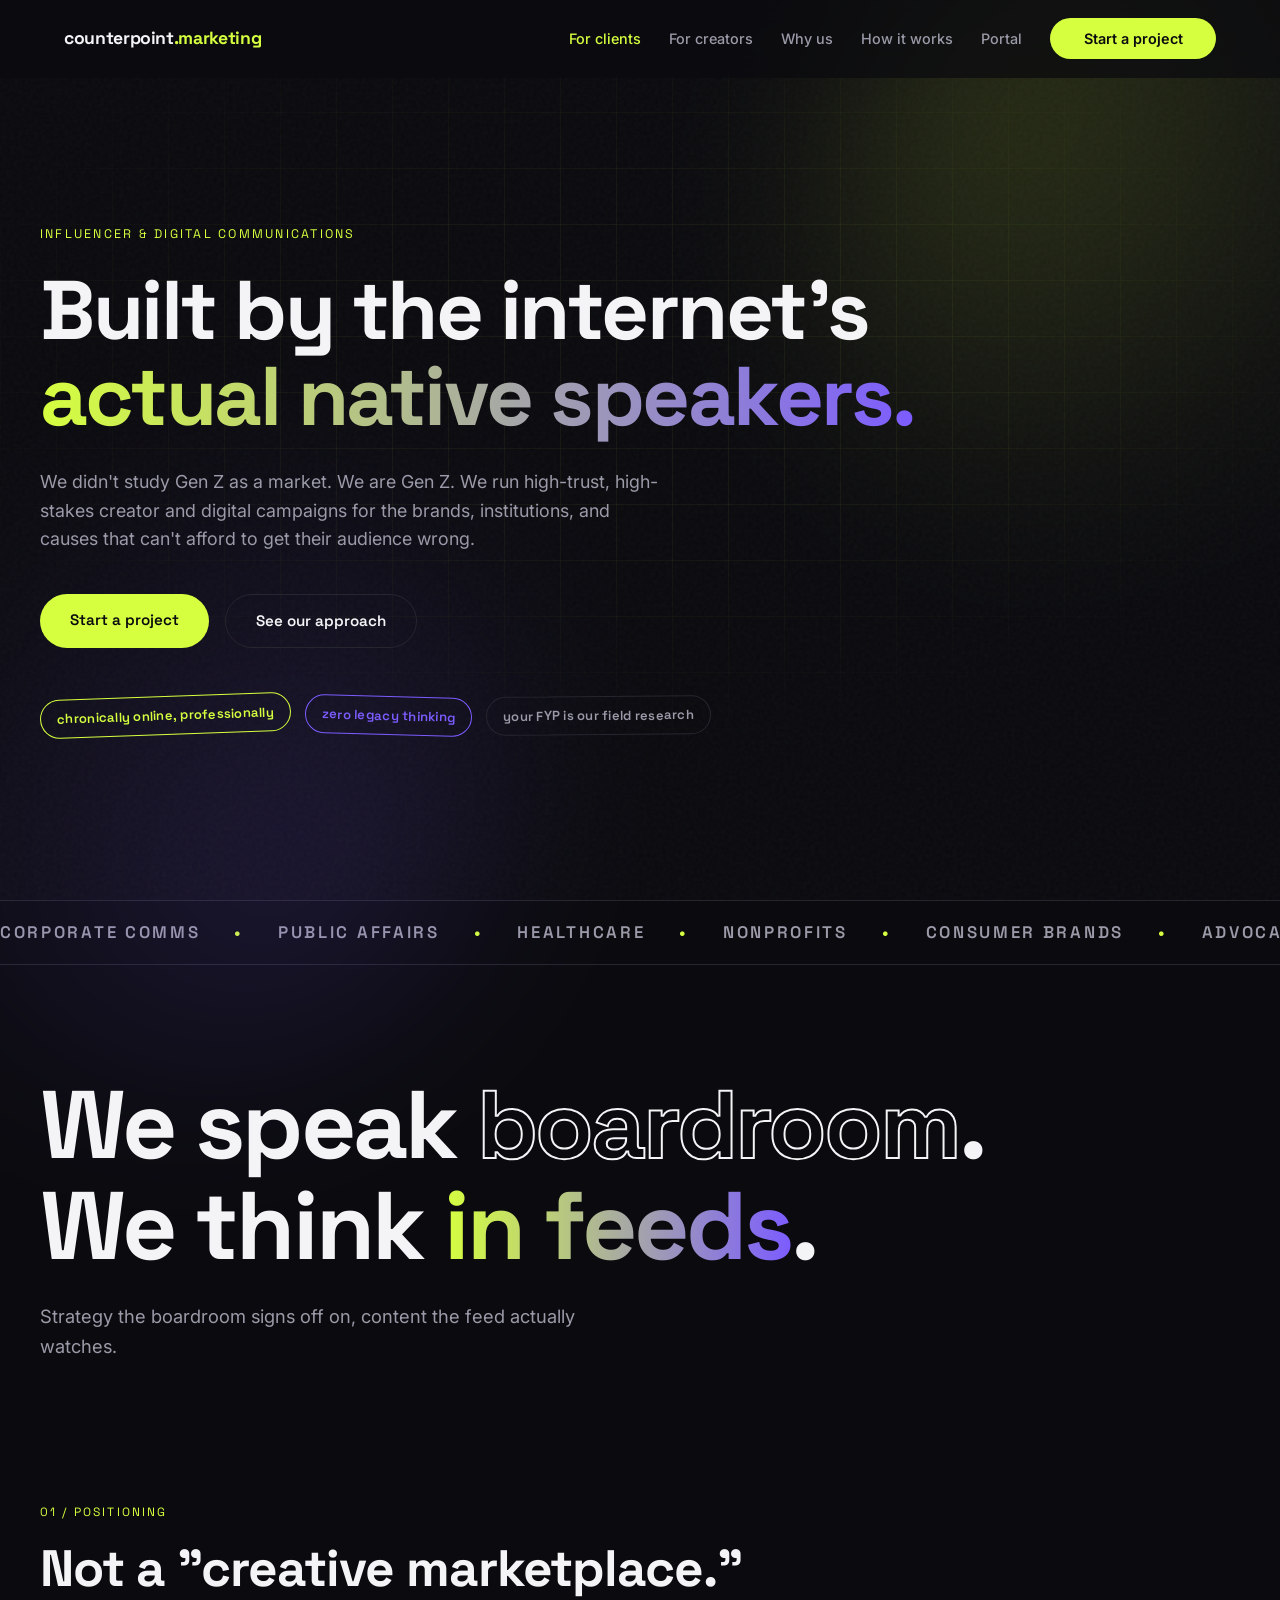
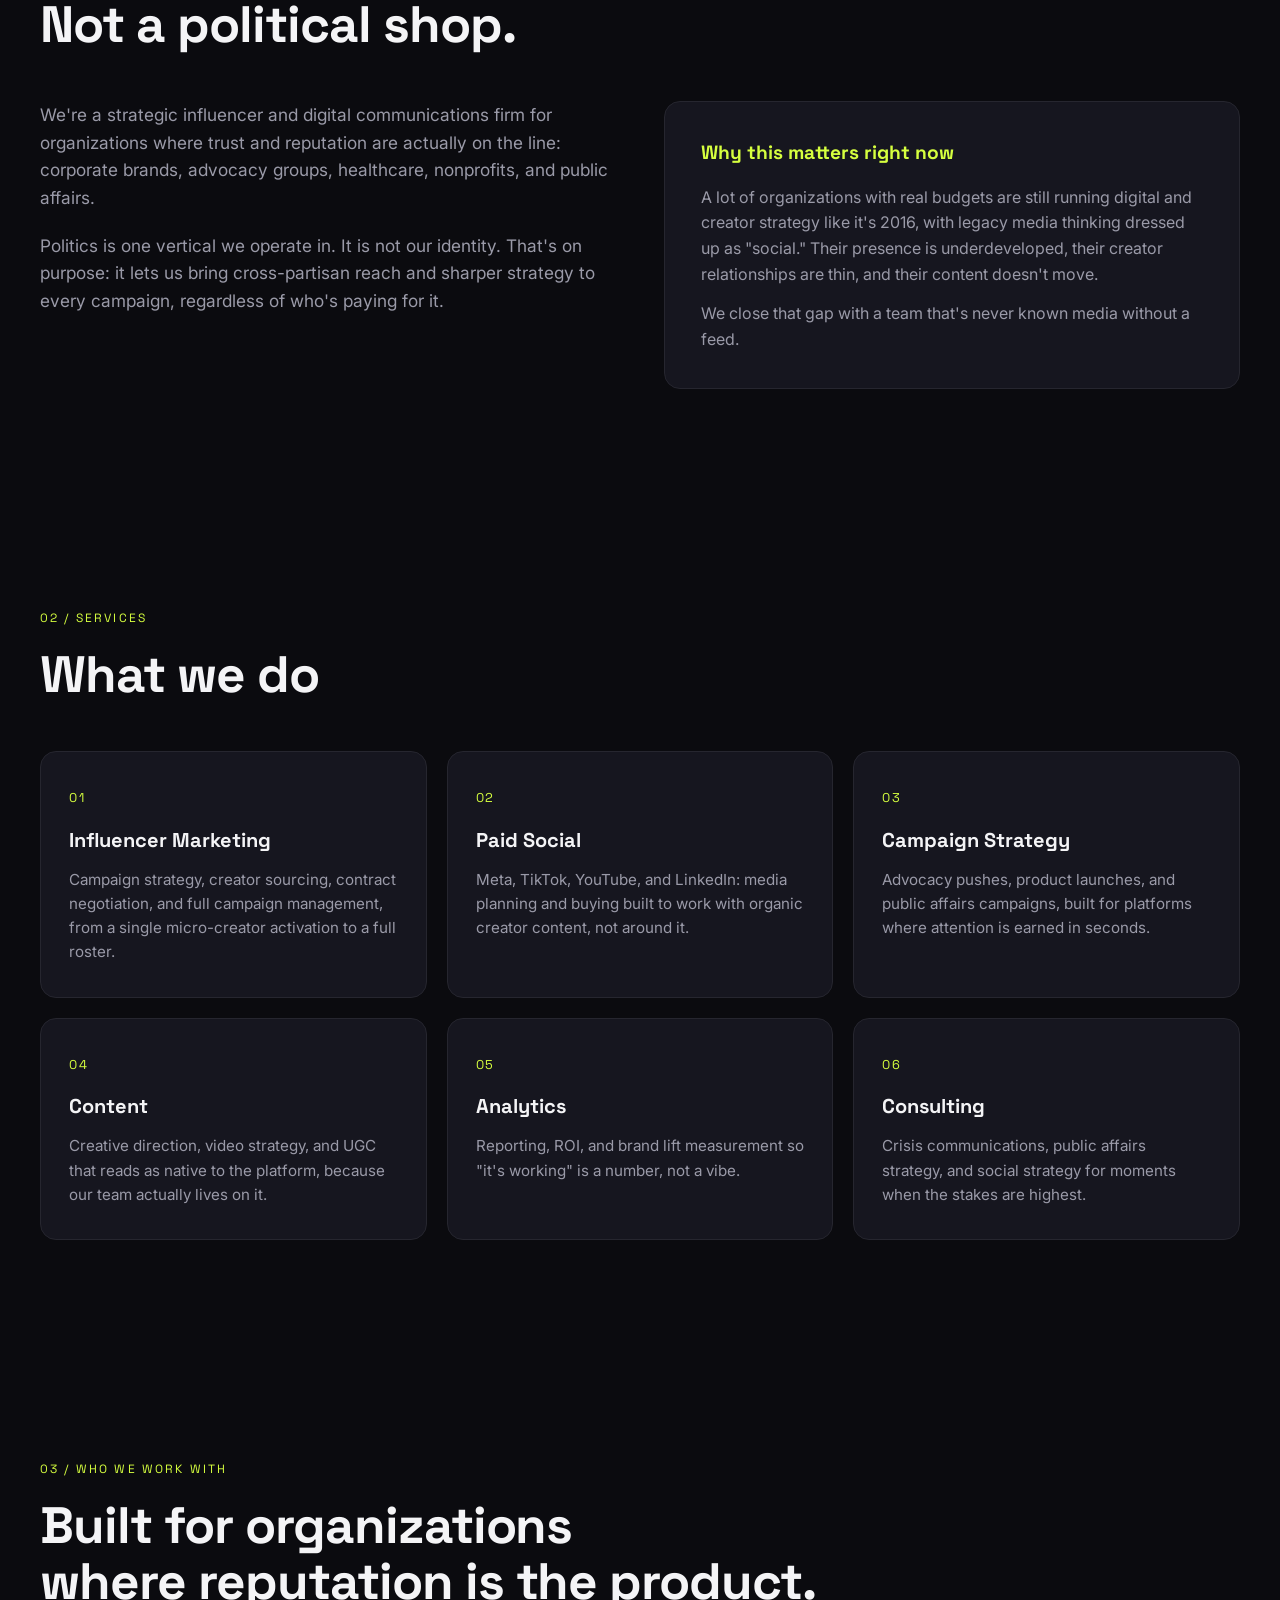
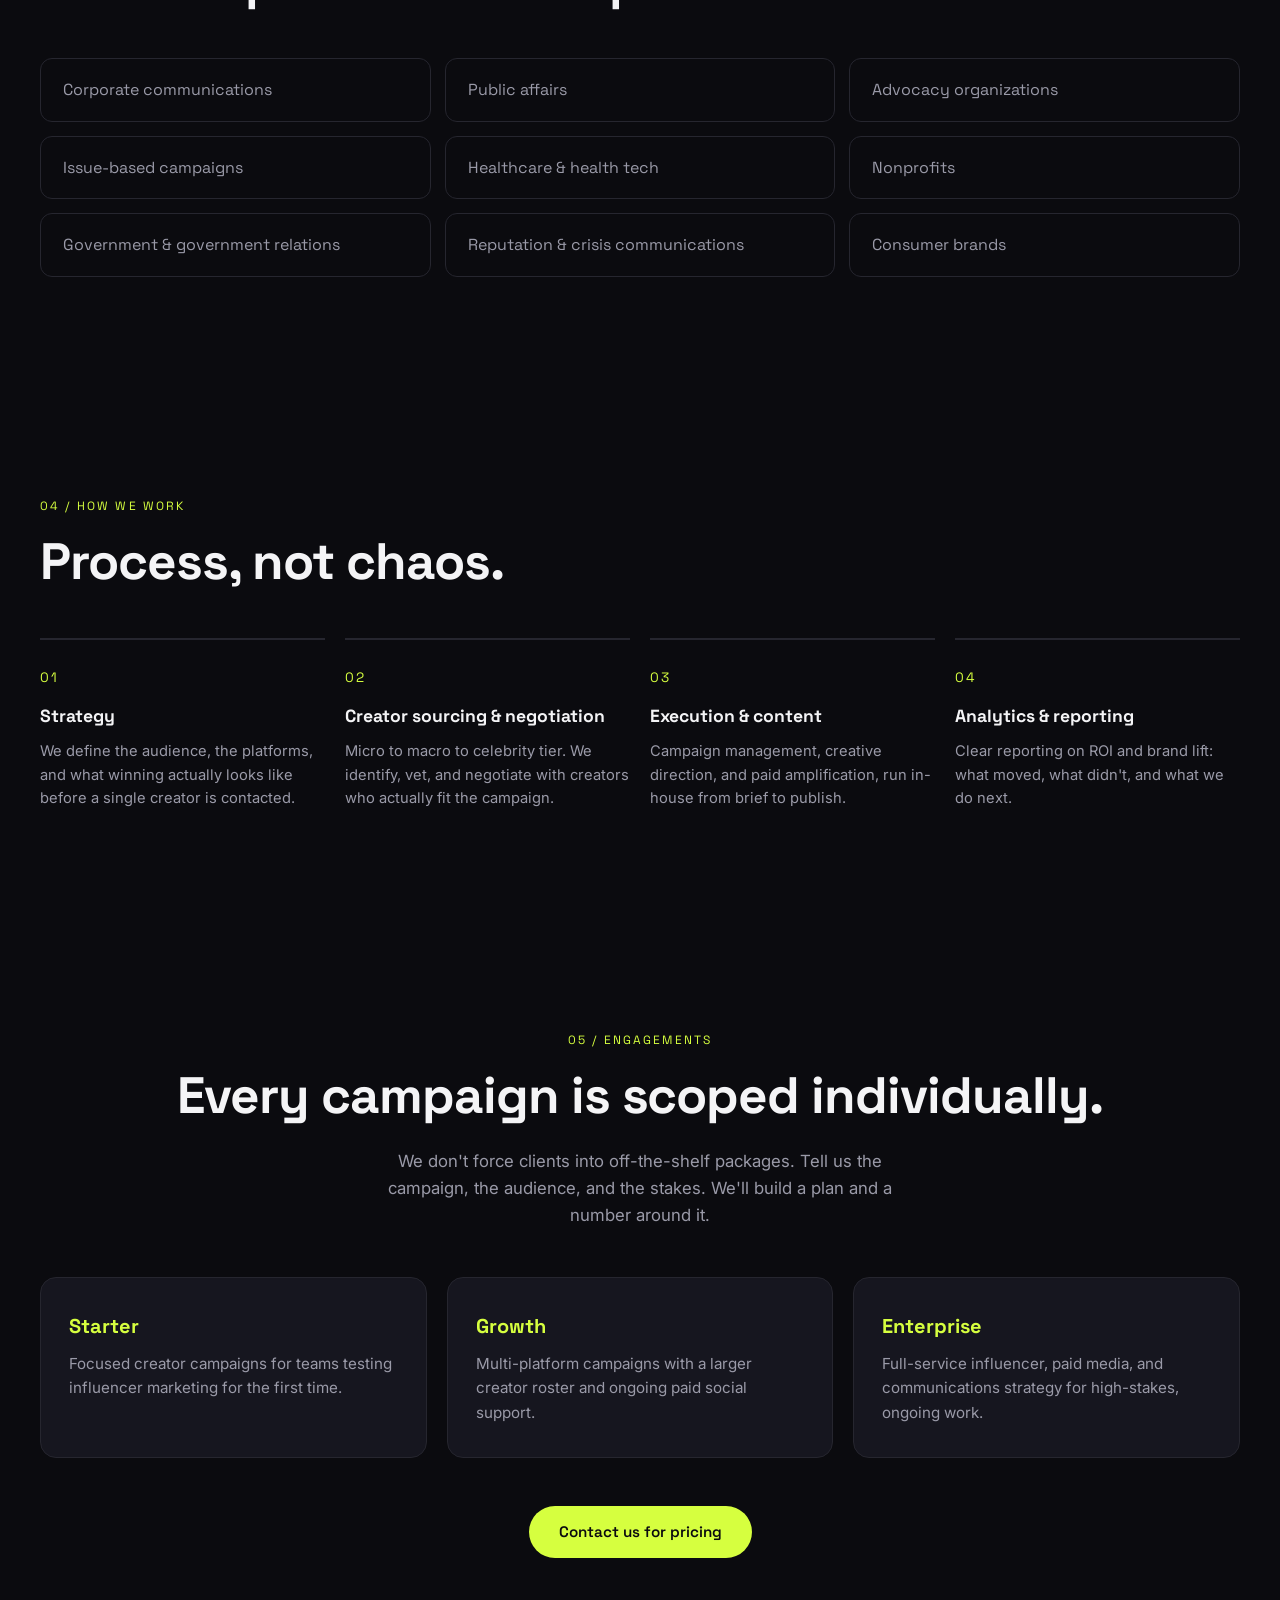
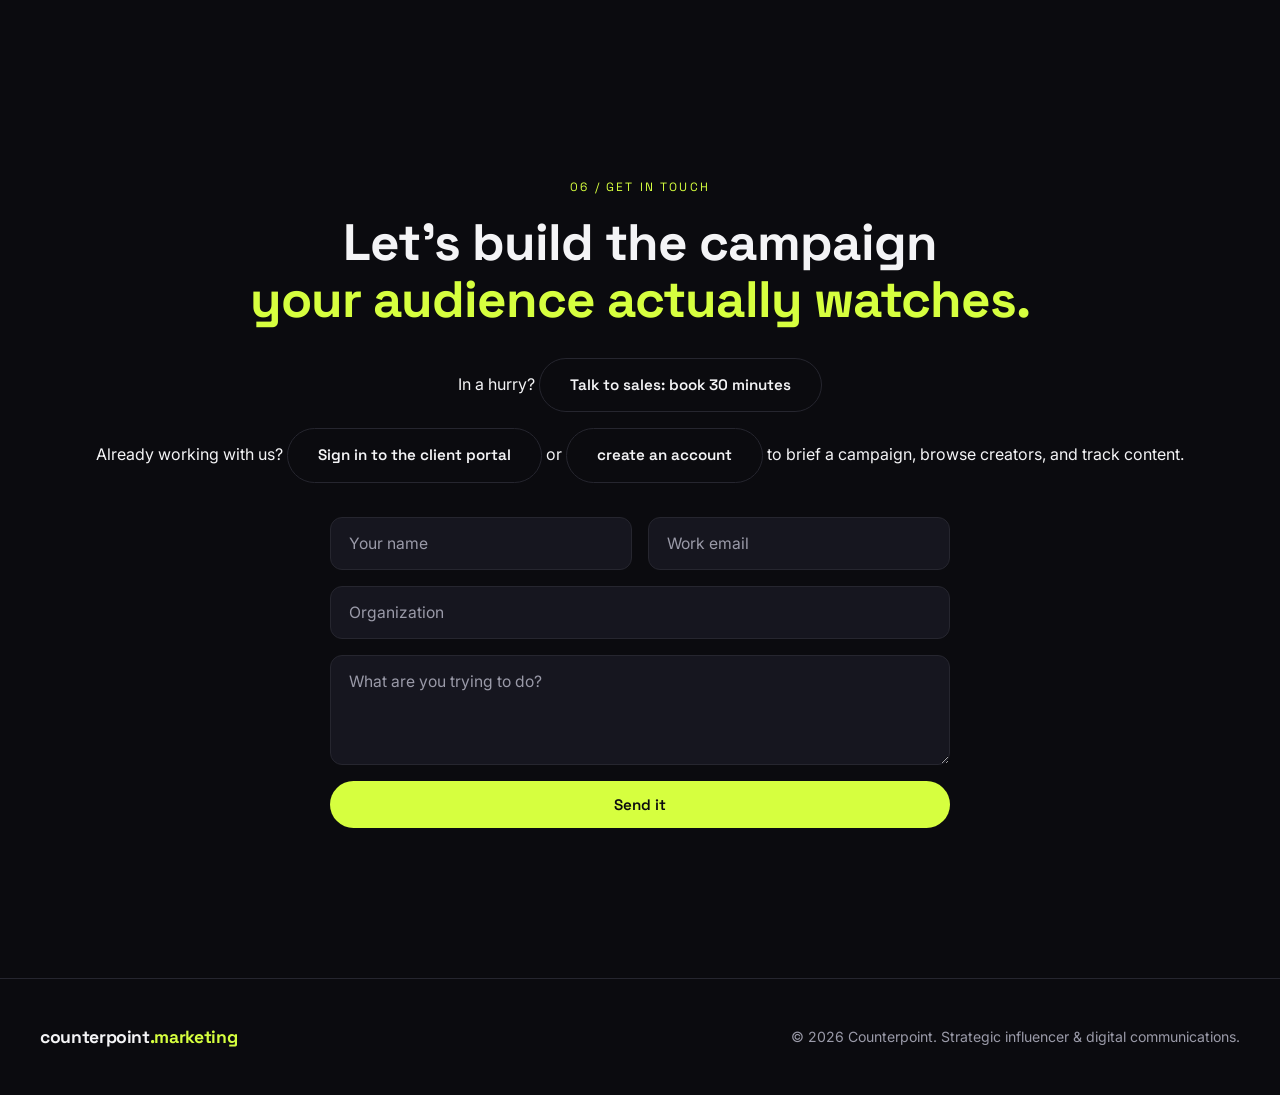
==== commit 17fa0ba7: "Add client portal with campaign briefs and content tracking Brands can now sign up as a client, brie" ====
--- a/index.html
+++ b/index.html
@@ -30,7 +30,7 @@
       <a href="creators.html">For creators</a>
       <a href="#approach">Why us</a>
       <a href="#process">How it works</a>
-      <a href="portal/">Creator portal</a>
+      <a href="portal/">Portal</a>
       <a href="#contact" class="nav-cta">Start a project</a>
     </nav>
     <button class="nav-toggle" id="navToggle" aria-label="Toggle menu">
@@ -222,6 +222,7 @@
       <p class="kicker">06 / Get in touch</p>
       <h2>Let's build the campaign<br><span class="accent">your audience actually watches.</span></h2>
       <p class="contact-alt">In a hurry? <a class="btn btn-ghost" href="https://calendly.com/justin-counterpoint/30min" target="_blank" rel="noopener">Talk to sales: book 30 minutes</a></p>
+      <p class="contact-alt">Already working with us? <a class="btn btn-ghost" href="portal/">Sign in to the client portal</a> or <a class="btn btn-ghost" href="portal/#client">create an account</a> to brief a campaign, browse creators, and track content.</p>
       <form class="contact-form" id="contactForm" action="https://formsubmit.co/justin@counterpoint.marketing" method="POST">
         <input type="hidden" name="_subject" value="New project inquiry - counterpoint.marketing">
         <input type="hidden" name="_next" value="https://counterpoint.marketing/?sent=1#contact">
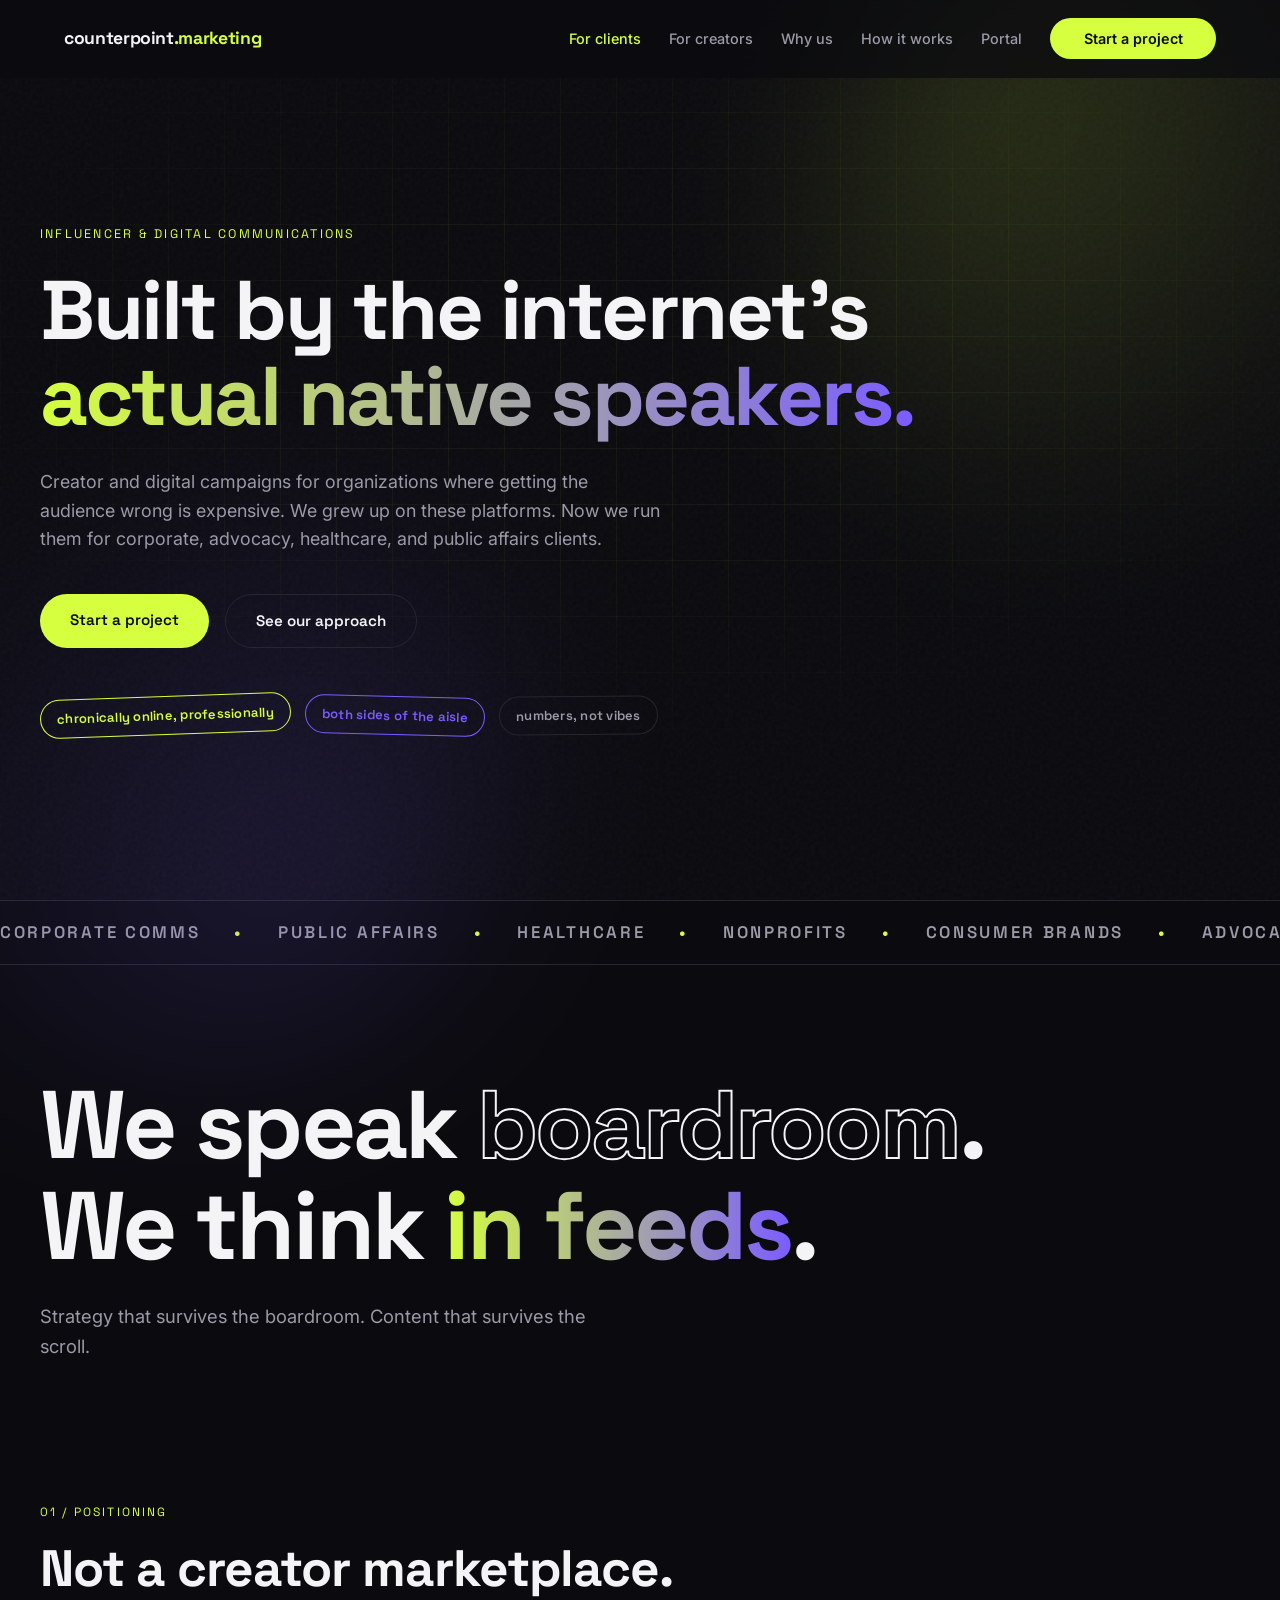
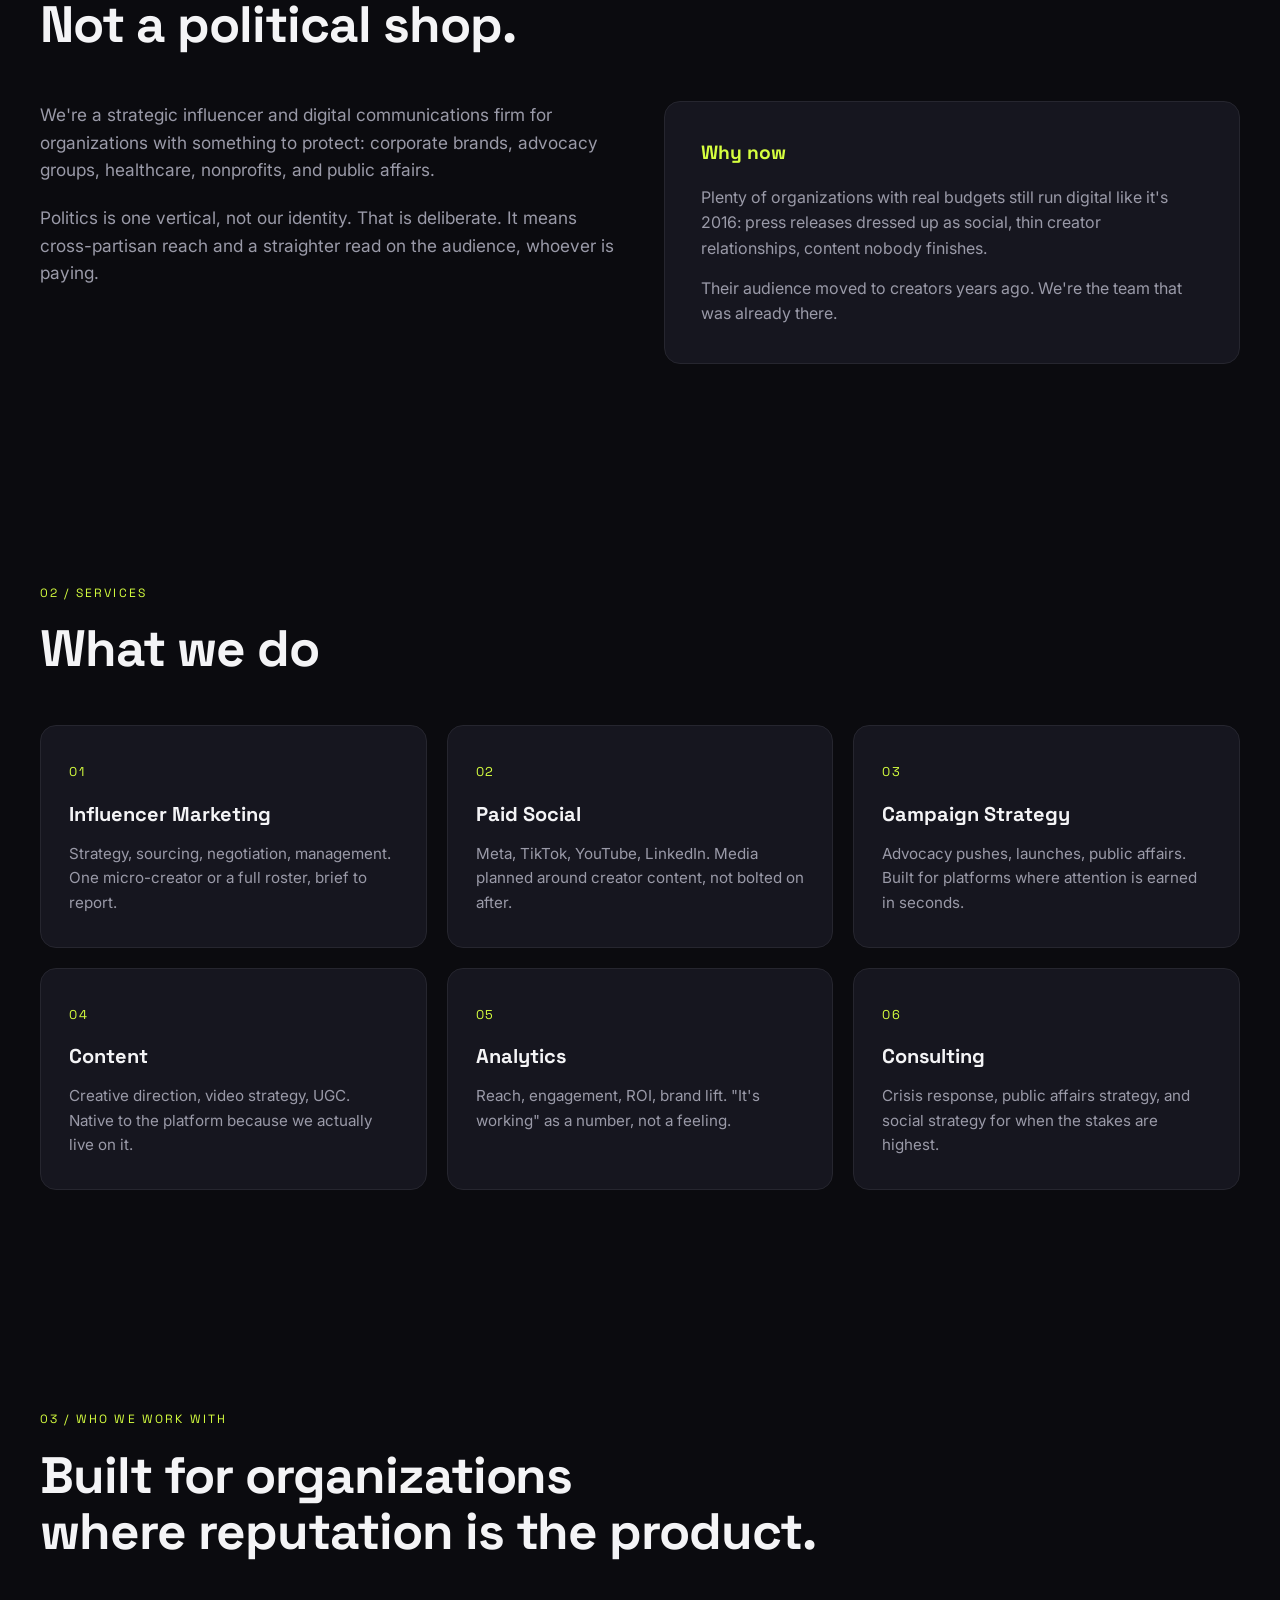
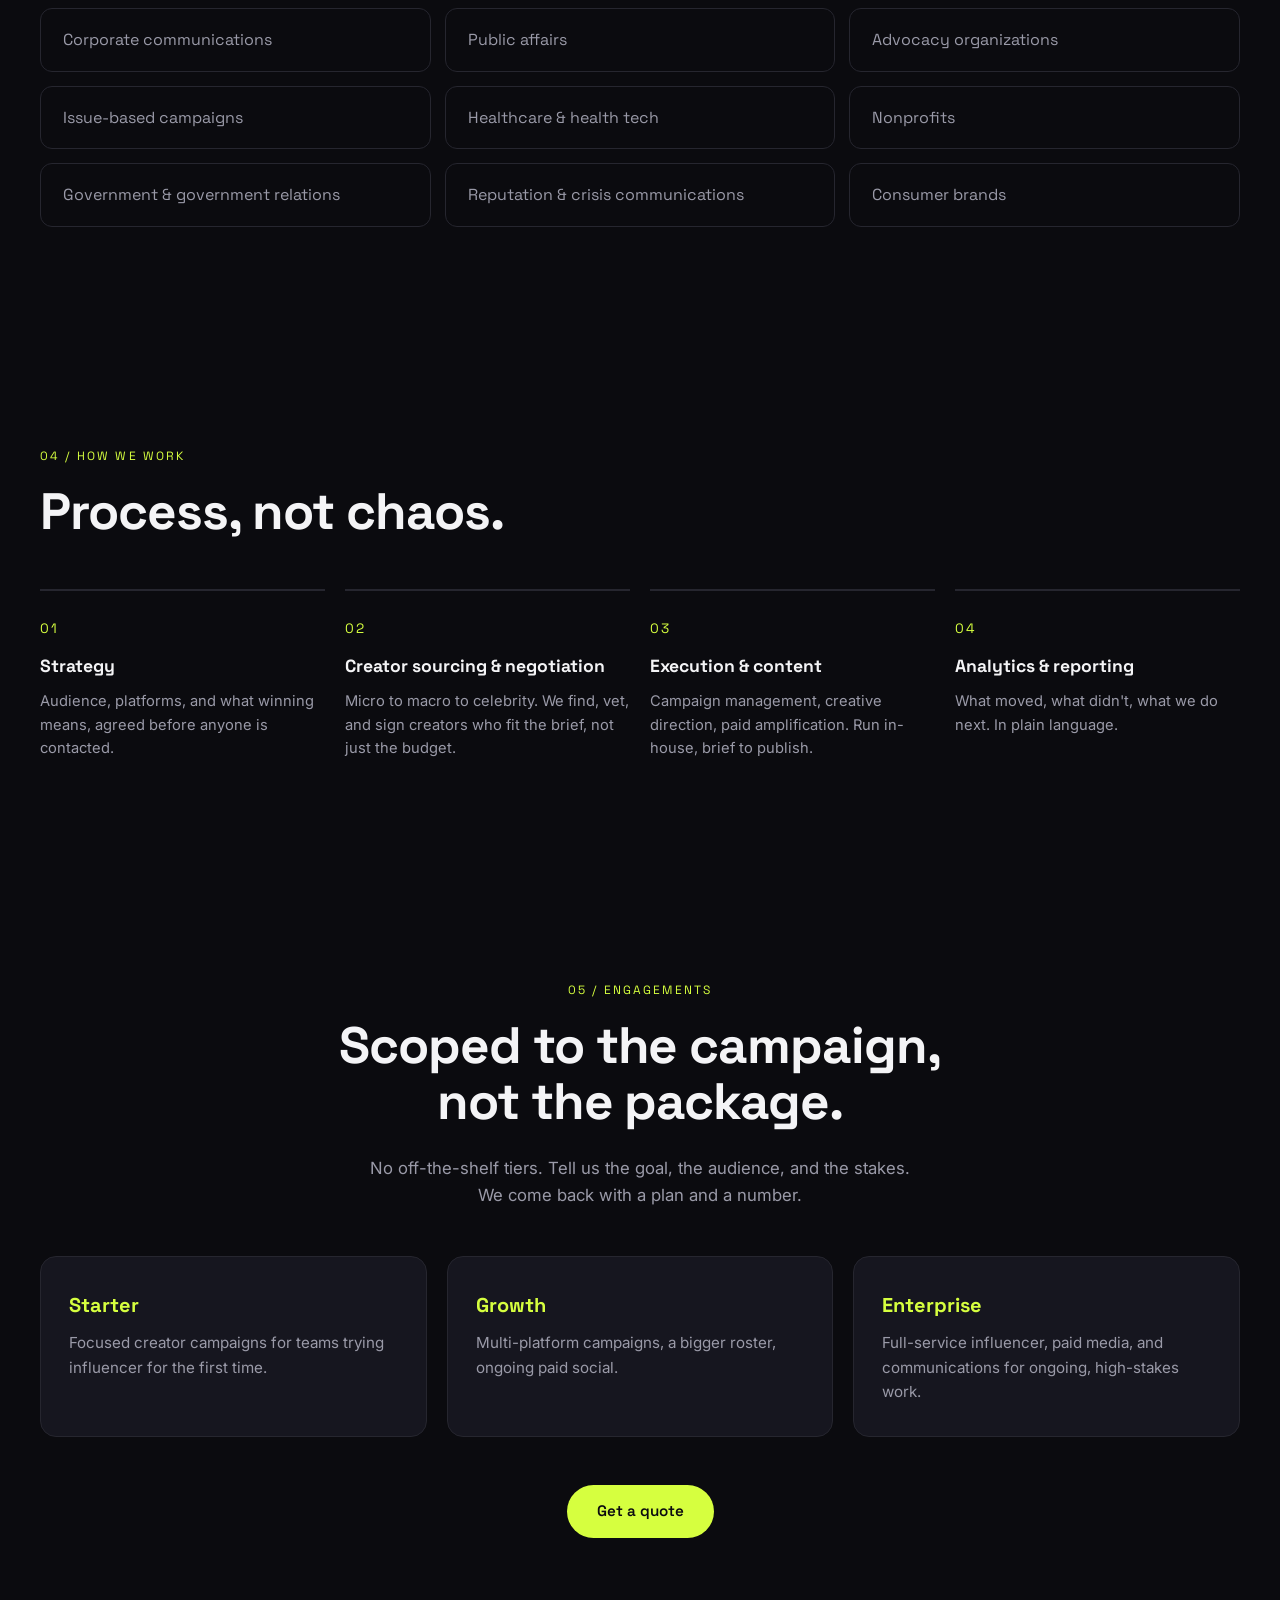
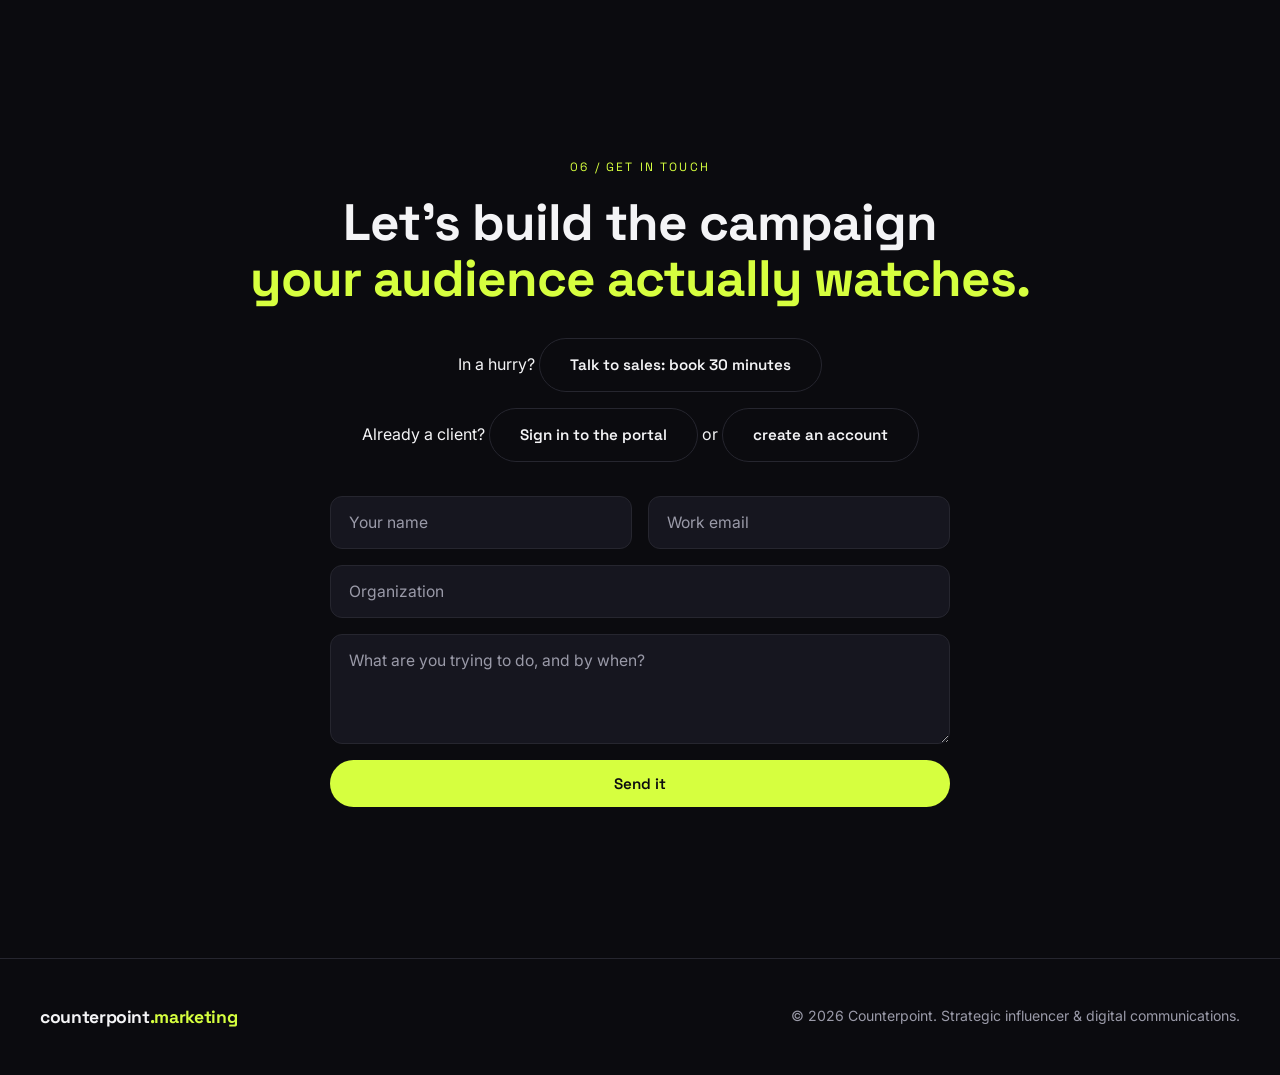
==== commit 37d4f21c: "Tighten homepage and creators page copy Shorter sentences, fewer stacked modifiers, same sections. T" ====
--- a/index.html
+++ b/index.html
@@ -4,11 +4,11 @@
 <meta charset="UTF-8">
 <meta name="viewport" content="width=device-width, initial-scale=1.0">
 <title>counterpoint.marketing | Strategic influencer &amp; digital agency</title>
-<meta name="description" content="Strategic influencer and digital communications for high-trust, high-stakes campaigns. Built by Gen Z, powered by AI, trusted by organizations where reputation is the product.">
+<meta name="description" content="Strategic influencer and digital communications for organizations where reputation is on the line. Built by Gen Z, cross-partisan, run brief to report.">
 <meta property="og:type" content="website">
 <meta property="og:url" content="https://counterpoint.marketing/">
 <meta property="og:title" content="counterpoint.marketing | Strategic influencer &amp; digital agency">
-<meta property="og:description" content="Strategic influencer and digital communications for high-trust, high-stakes campaigns. Built by the internet's actual native speakers.">
+<meta property="og:description" content="Creator and digital campaigns for organizations where getting the audience wrong is expensive. Built by the internet's actual native speakers.">
 <meta property="og:image" content="https://counterpoint.marketing/og-image.png">
 <meta name="twitter:card" content="summary_large_image">
 <link rel="icon" href="favicon.svg" type="image/svg+xml">
@@ -49,15 +49,15 @@
     <div class="hero-inner">
       <p class="eyebrow">Influencer &amp; digital communications</p>
       <h1>Built by the internet's<br><span class="accent accent-animated">actual native speakers.</span></h1>
-      <p class="hero-sub">We didn't study Gen Z as a market. We are Gen Z. We run high-trust, high-stakes creator and digital campaigns for the brands, institutions, and causes that can't afford to get their audience wrong.</p>
+      <p class="hero-sub">Creator and digital campaigns for organizations where getting the audience wrong is expensive. We grew up on these platforms. Now we run them for corporate, advocacy, healthcare, and public affairs clients.</p>
       <div class="hero-actions">
         <a href="#contact" class="btn btn-primary">Start a project</a>
         <a href="#approach" class="btn btn-ghost">See our approach</a>
       </div>
       <div class="hero-chips" aria-hidden="true">
         <span class="chip chip-lime">chronically online, professionally</span>
-        <span class="chip chip-purple">zero legacy thinking</span>
-        <span class="chip chip-ghost">your FYP is our field research</span>
+        <span class="chip chip-purple">both sides of the aisle</span>
+        <span class="chip chip-ghost">numbers, not vibes</span>
       </div>
     </div>
     <div class="hero-grid"></div>
@@ -86,23 +86,23 @@
     <div class="section-inner">
       <p class="statement-line">We speak <span class="outline">boardroom</span>.</p>
       <p class="statement-line">We think <span class="accent accent-animated">in feeds</span>.</p>
-      <p class="statement-sub">Strategy the boardroom signs off on, content the feed actually watches.</p>
+      <p class="statement-sub">Strategy that survives the boardroom. Content that survives the scroll.</p>
     </div>
   </section>
 
   <section class="section" id="approach">
     <div class="section-inner">
       <p class="kicker">01 / Positioning</p>
-      <h2>Not a "creative marketplace." <br>Not a political shop.</h2>
+      <h2>Not a creator marketplace.<br>Not a political shop.</h2>
       <div class="split">
         <div class="split-text">
-          <p>We're a strategic influencer and digital communications firm for organizations where trust and reputation are actually on the line: corporate brands, advocacy groups, healthcare, nonprofits, and public affairs.</p>
-          <p>Politics is one vertical we operate in. It is not our identity. That's on purpose: it lets us bring cross-partisan reach and sharper strategy to every campaign, regardless of who's paying for it.</p>
+          <p>We're a strategic influencer and digital communications firm for organizations with something to protect: corporate brands, advocacy groups, healthcare, nonprofits, and public affairs.</p>
+          <p>Politics is one vertical, not our identity. That is deliberate. It means cross-partisan reach and a straighter read on the audience, whoever is paying.</p>
         </div>
         <div class="split-card">
-          <h3>Why this matters right now</h3>
-          <p>A lot of organizations with real budgets are still running digital and creator strategy like it's 2016, with legacy media thinking dressed up as "social." Their presence is underdeveloped, their creator relationships are thin, and their content doesn't move.</p>
-          <p>We close that gap with a team that's never known media without a feed.</p>
+          <h3>Why now</h3>
+          <p>Plenty of organizations with real budgets still run digital like it's 2016: press releases dressed up as social, thin creator relationships, content nobody finishes.</p>
+          <p>Their audience moved to creators years ago. We're the team that was already there.</p>
         </div>
       </div>
     </div>
@@ -116,32 +116,32 @@
         <div class="card">
           <span class="card-num">01</span>
           <h3>Influencer Marketing</h3>
-          <p>Campaign strategy, creator sourcing, contract negotiation, and full campaign management, from a single micro-creator activation to a full roster.</p>
+          <p>Strategy, sourcing, negotiation, management. One micro-creator or a full roster, brief to report.</p>
         </div>
         <div class="card">
           <span class="card-num">02</span>
           <h3>Paid Social</h3>
-          <p>Meta, TikTok, YouTube, and LinkedIn: media planning and buying built to work with organic creator content, not around it.</p>
+          <p>Meta, TikTok, YouTube, LinkedIn. Media planned around creator content, not bolted on after.</p>
         </div>
         <div class="card">
           <span class="card-num">03</span>
           <h3>Campaign Strategy</h3>
-          <p>Advocacy pushes, product launches, and public affairs campaigns, built for platforms where attention is earned in seconds.</p>
+          <p>Advocacy pushes, launches, public affairs. Built for platforms where attention is earned in seconds.</p>
         </div>
         <div class="card">
           <span class="card-num">04</span>
           <h3>Content</h3>
-          <p>Creative direction, video strategy, and UGC that reads as native to the platform, because our team actually lives on it.</p>
+          <p>Creative direction, video strategy, UGC. Native to the platform because we actually live on it.</p>
         </div>
         <div class="card">
           <span class="card-num">05</span>
           <h3>Analytics</h3>
-          <p>Reporting, ROI, and brand lift measurement so "it's working" is a number, not a vibe.</p>
+          <p>Reach, engagement, ROI, brand lift. "It's working" as a number, not a feeling.</p>
         </div>
         <div class="card">
           <span class="card-num">06</span>
           <h3>Consulting</h3>
-          <p>Crisis communications, public affairs strategy, and social strategy for moments when the stakes are highest.</p>
+          <p>Crisis response, public affairs strategy, and social strategy for when the stakes are highest.</p>
         </div>
       </div>
     </div>
@@ -173,22 +173,22 @@
         <div class="process-step">
           <span class="step-index">01</span>
           <h3>Strategy</h3>
-          <p>We define the audience, the platforms, and what winning actually looks like before a single creator is contacted.</p>
+          <p>Audience, platforms, and what winning means, agreed before anyone is contacted.</p>
         </div>
         <div class="process-step">
           <span class="step-index">02</span>
           <h3>Creator sourcing &amp; negotiation</h3>
-          <p>Micro to macro to celebrity tier. We identify, vet, and negotiate with creators who actually fit the campaign.</p>
+          <p>Micro to macro to celebrity. We find, vet, and sign creators who fit the brief, not just the budget.</p>
         </div>
         <div class="process-step">
           <span class="step-index">03</span>
           <h3>Execution &amp; content</h3>
-          <p>Campaign management, creative direction, and paid amplification, run in-house from brief to publish.</p>
+          <p>Campaign management, creative direction, paid amplification. Run in-house, brief to publish.</p>
         </div>
         <div class="process-step">
           <span class="step-index">04</span>
           <h3>Analytics &amp; reporting</h3>
-          <p>Clear reporting on ROI and brand lift: what moved, what didn't, and what we do next.</p>
+          <p>What moved, what didn't, what we do next. In plain language.</p>
         </div>
       </div>
     </div>
@@ -197,23 +197,23 @@
   <section class="section" id="pricing">
     <div class="section-inner center">
       <p class="kicker">05 / Engagements</p>
-      <h2>Every campaign is scoped individually.</h2>
-      <p class="pricing-sub">We don't force clients into off-the-shelf packages. Tell us the campaign, the audience, and the stakes. We'll build a plan and a number around it.</p>
+      <h2>Scoped to the campaign,<br>not the package.</h2>
+      <p class="pricing-sub">No off-the-shelf tiers. Tell us the goal, the audience, and the stakes. We come back with a plan and a number.</p>
       <div class="tier-row">
         <div class="tier">
           <h3>Starter</h3>
-          <p>Focused creator campaigns for teams testing influencer marketing for the first time.</p>
+          <p>Focused creator campaigns for teams trying influencer for the first time.</p>
         </div>
         <div class="tier">
           <h3>Growth</h3>
-          <p>Multi-platform campaigns with a larger creator roster and ongoing paid social support.</p>
+          <p>Multi-platform campaigns, a bigger roster, ongoing paid social.</p>
         </div>
         <div class="tier">
           <h3>Enterprise</h3>
-          <p>Full-service influencer, paid media, and communications strategy for high-stakes, ongoing work.</p>
-        </div>
-      </div>
-      <a href="#contact" class="btn btn-primary">Contact us for pricing</a>
+          <p>Full-service influencer, paid media, and communications for ongoing, high-stakes work.</p>
+        </div>
+      </div>
+      <a href="#contact" class="btn btn-primary">Get a quote</a>
     </div>
   </section>
 
@@ -222,7 +222,7 @@
       <p class="kicker">06 / Get in touch</p>
       <h2>Let's build the campaign<br><span class="accent">your audience actually watches.</span></h2>
       <p class="contact-alt">In a hurry? <a class="btn btn-ghost" href="https://calendly.com/justin-counterpoint/30min" target="_blank" rel="noopener">Talk to sales: book 30 minutes</a></p>
-      <p class="contact-alt">Already working with us? <a class="btn btn-ghost" href="portal/">Sign in to the client portal</a> or <a class="btn btn-ghost" href="portal/#client">create an account</a> to brief a campaign, browse creators, and track content.</p>
+      <p class="contact-alt">Already a client? <a class="btn btn-ghost" href="portal/">Sign in to the portal</a> or <a class="btn btn-ghost" href="portal/#client">create an account</a></p>
       <form class="contact-form" id="contactForm" action="https://formsubmit.co/justin@counterpoint.marketing" method="POST">
         <input type="hidden" name="_subject" value="New project inquiry - counterpoint.marketing">
         <input type="hidden" name="_next" value="https://counterpoint.marketing/?sent=1#contact">
@@ -233,7 +233,7 @@
           <input type="email" name="email" placeholder="Work email" required>
         </div>
         <input type="text" name="org" placeholder="Organization">
-        <textarea name="message" rows="4" placeholder="What are you trying to do?" required></textarea>
+        <textarea name="message" rows="4" placeholder="What are you trying to do, and by when?" required></textarea>
         <button type="submit" class="btn btn-primary btn-wide">Send it</button>
       </form>
       <p class="form-note" id="formNote"></p>
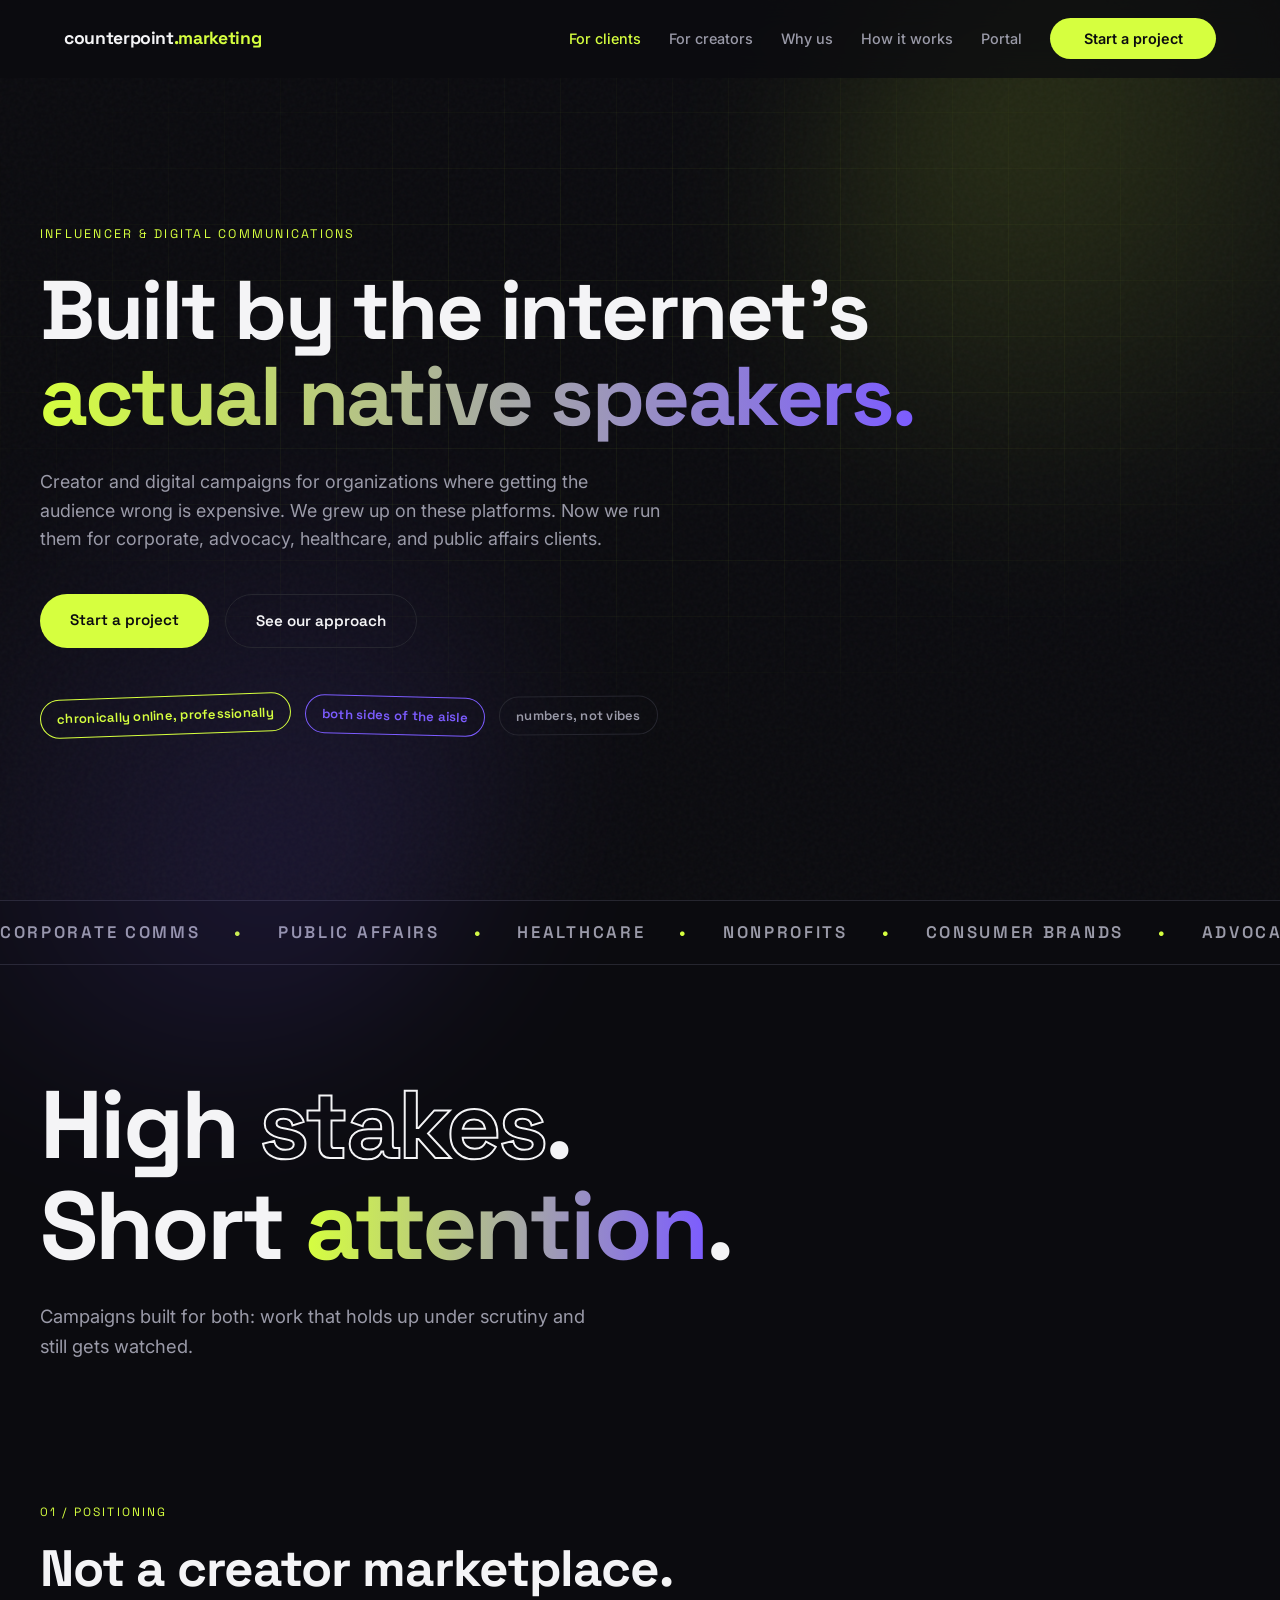
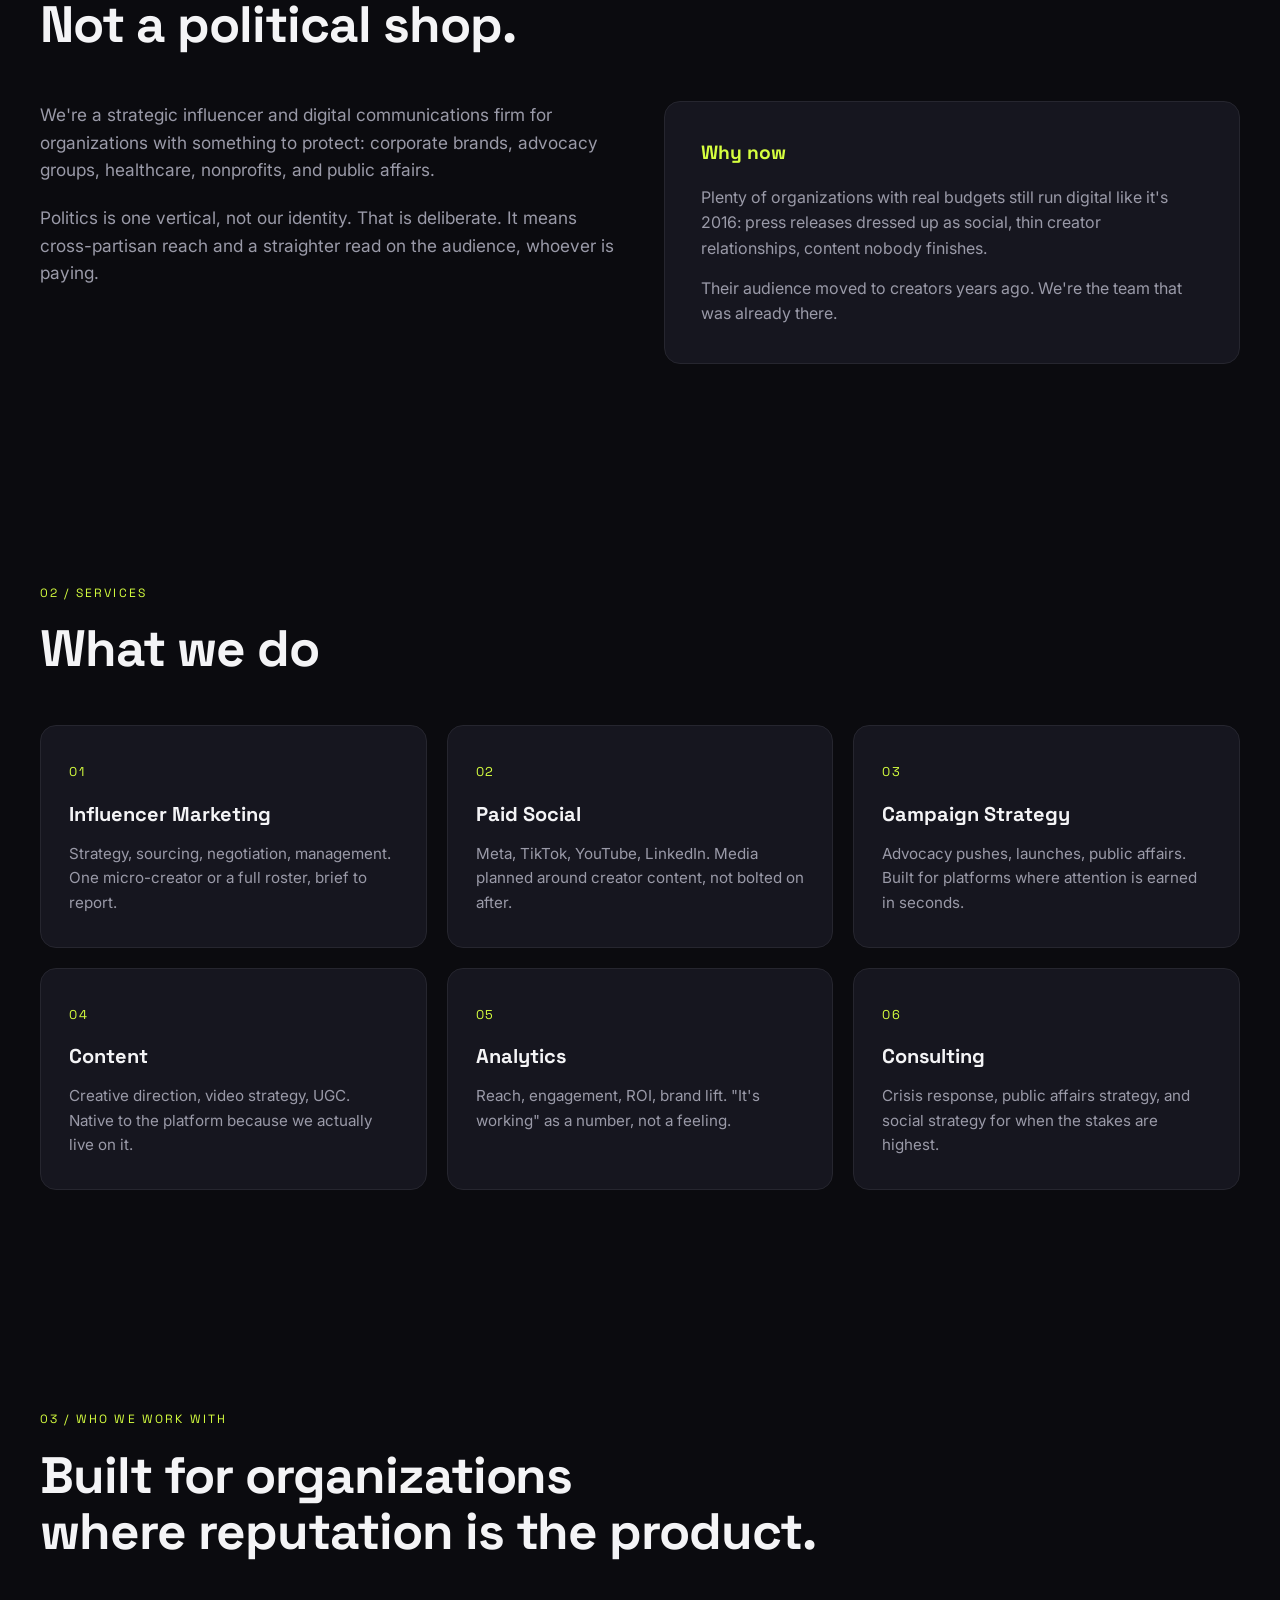
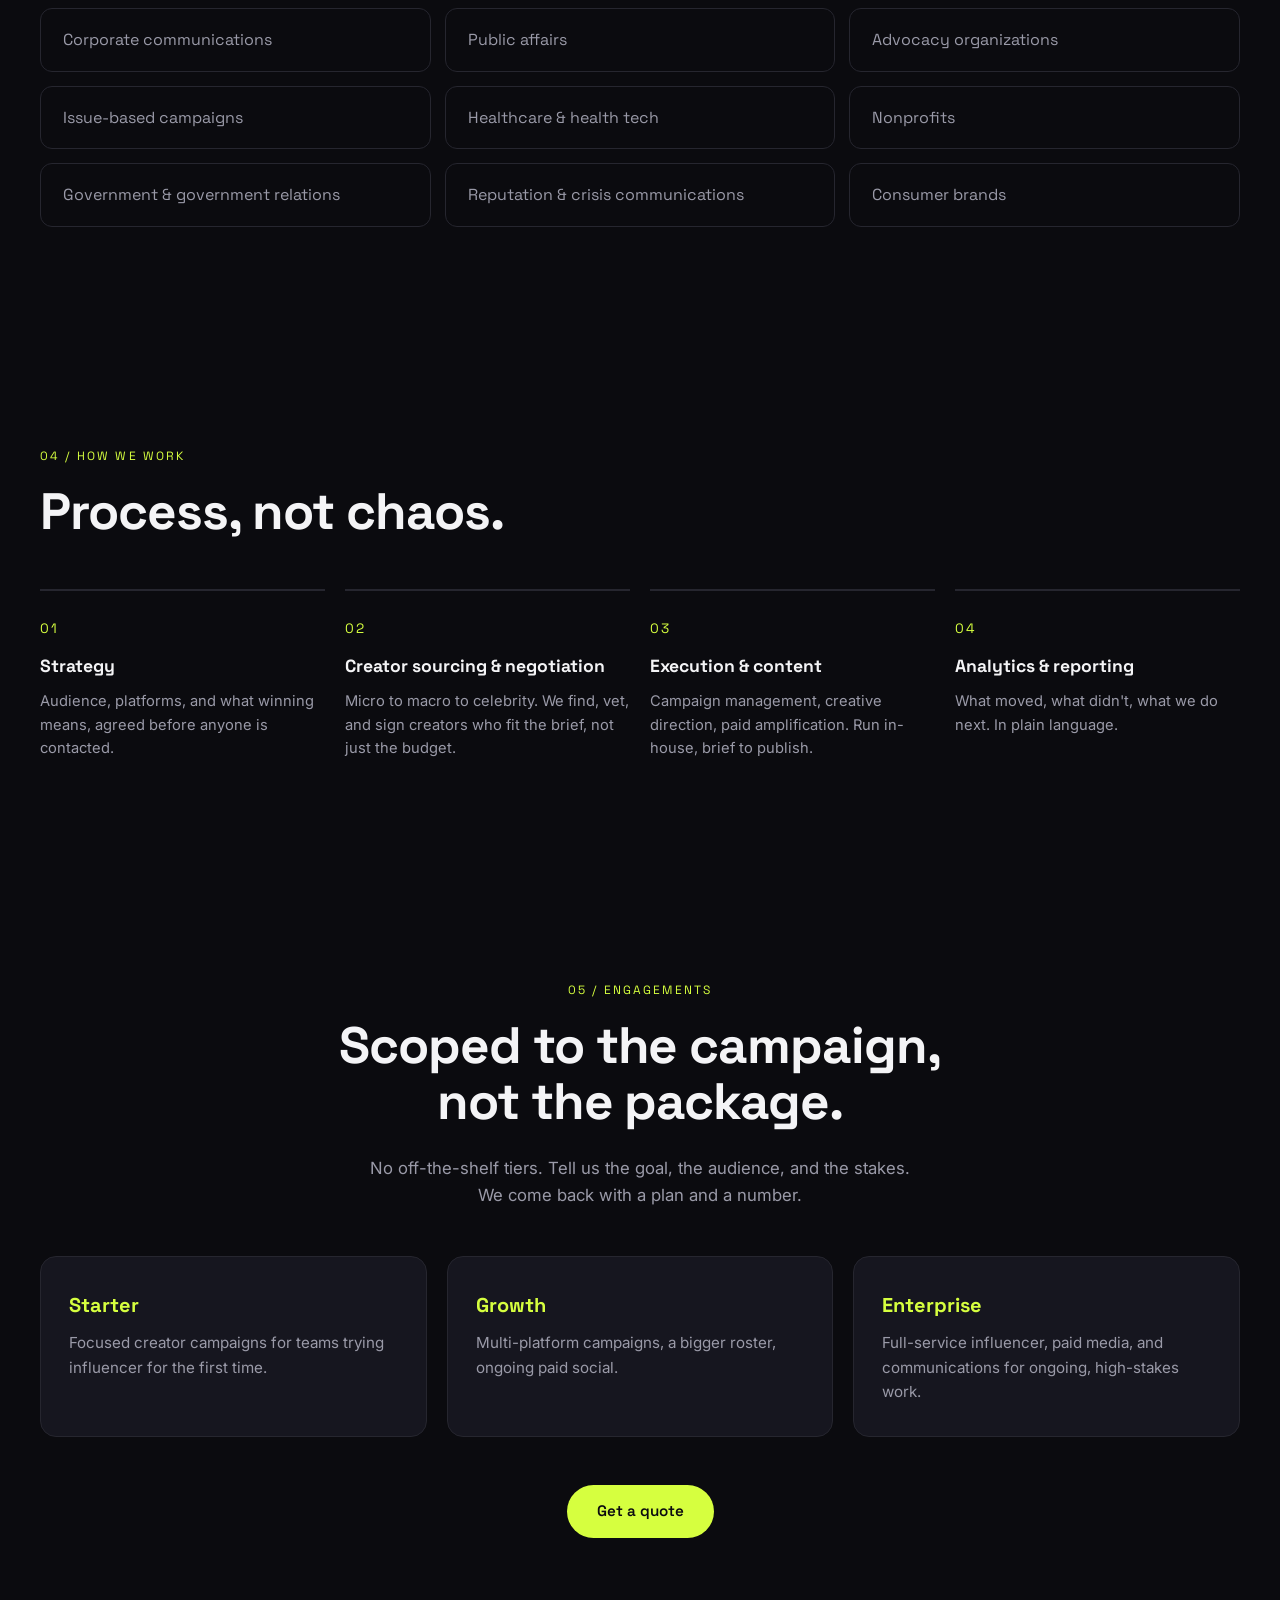
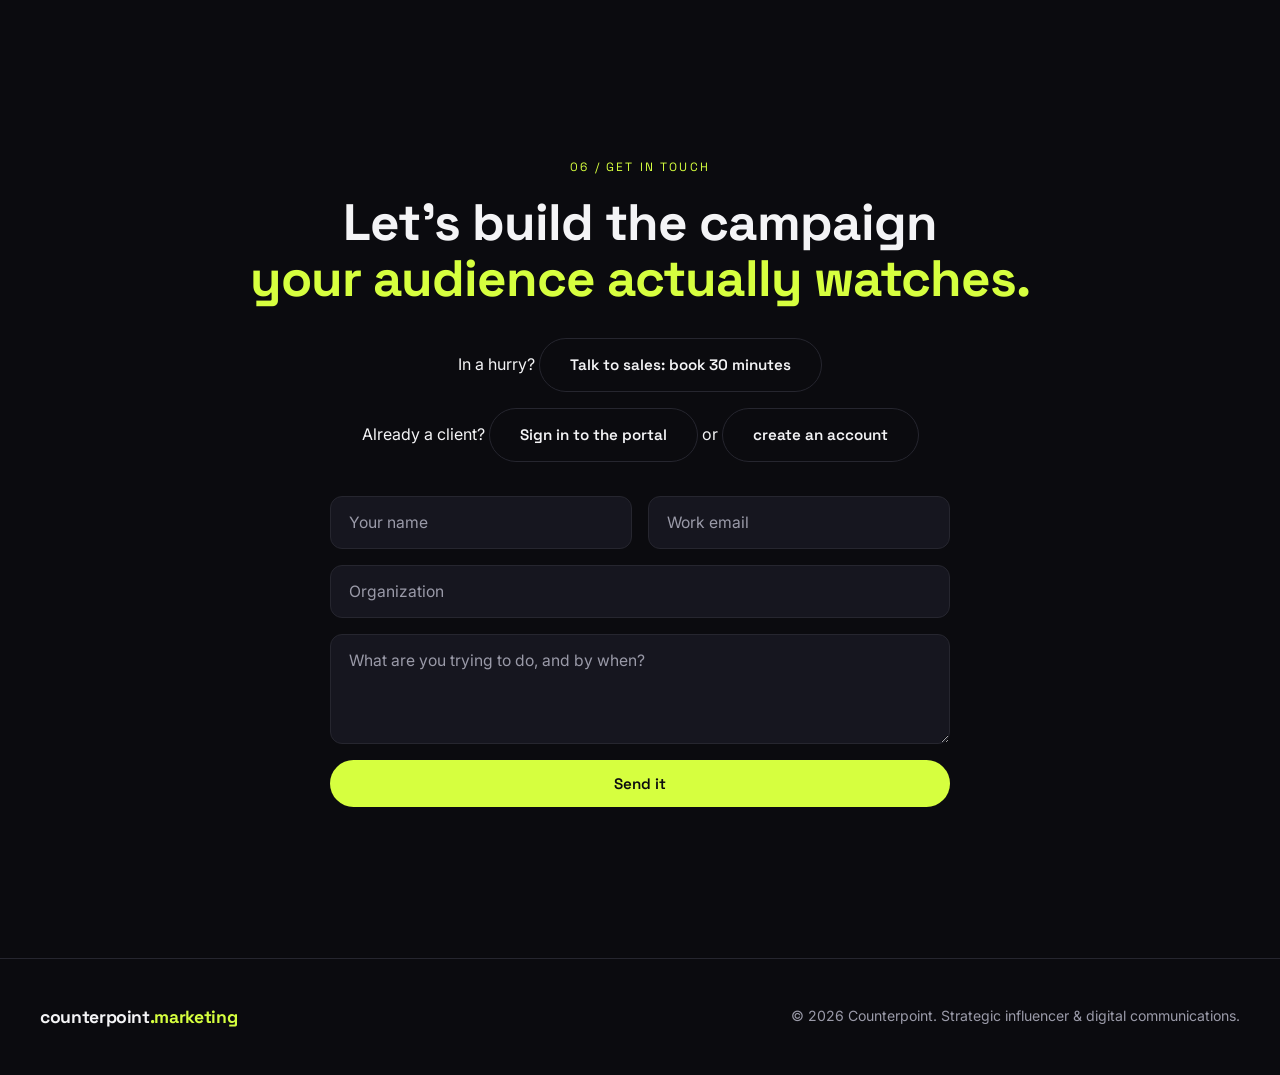
==== commit 8aba6691: "Replace the boardroom statement line Co-Authored-By: Claude Fable 5.1 <noreply@anthropic.com>" ====
--- a/index.html
+++ b/index.html
@@ -84,9 +84,9 @@
 
   <section class="statement">
     <div class="section-inner">
-      <p class="statement-line">We speak <span class="outline">boardroom</span>.</p>
-      <p class="statement-line">We think <span class="accent accent-animated">in feeds</span>.</p>
-      <p class="statement-sub">Strategy that survives the boardroom. Content that survives the scroll.</p>
+      <p class="statement-line">High <span class="outline">stakes</span>.</p>
+      <p class="statement-line">Short <span class="accent accent-animated">attention</span>.</p>
+      <p class="statement-sub">Campaigns built for both: work that holds up under scrutiny and still gets watched.</p>
     </div>
   </section>
 
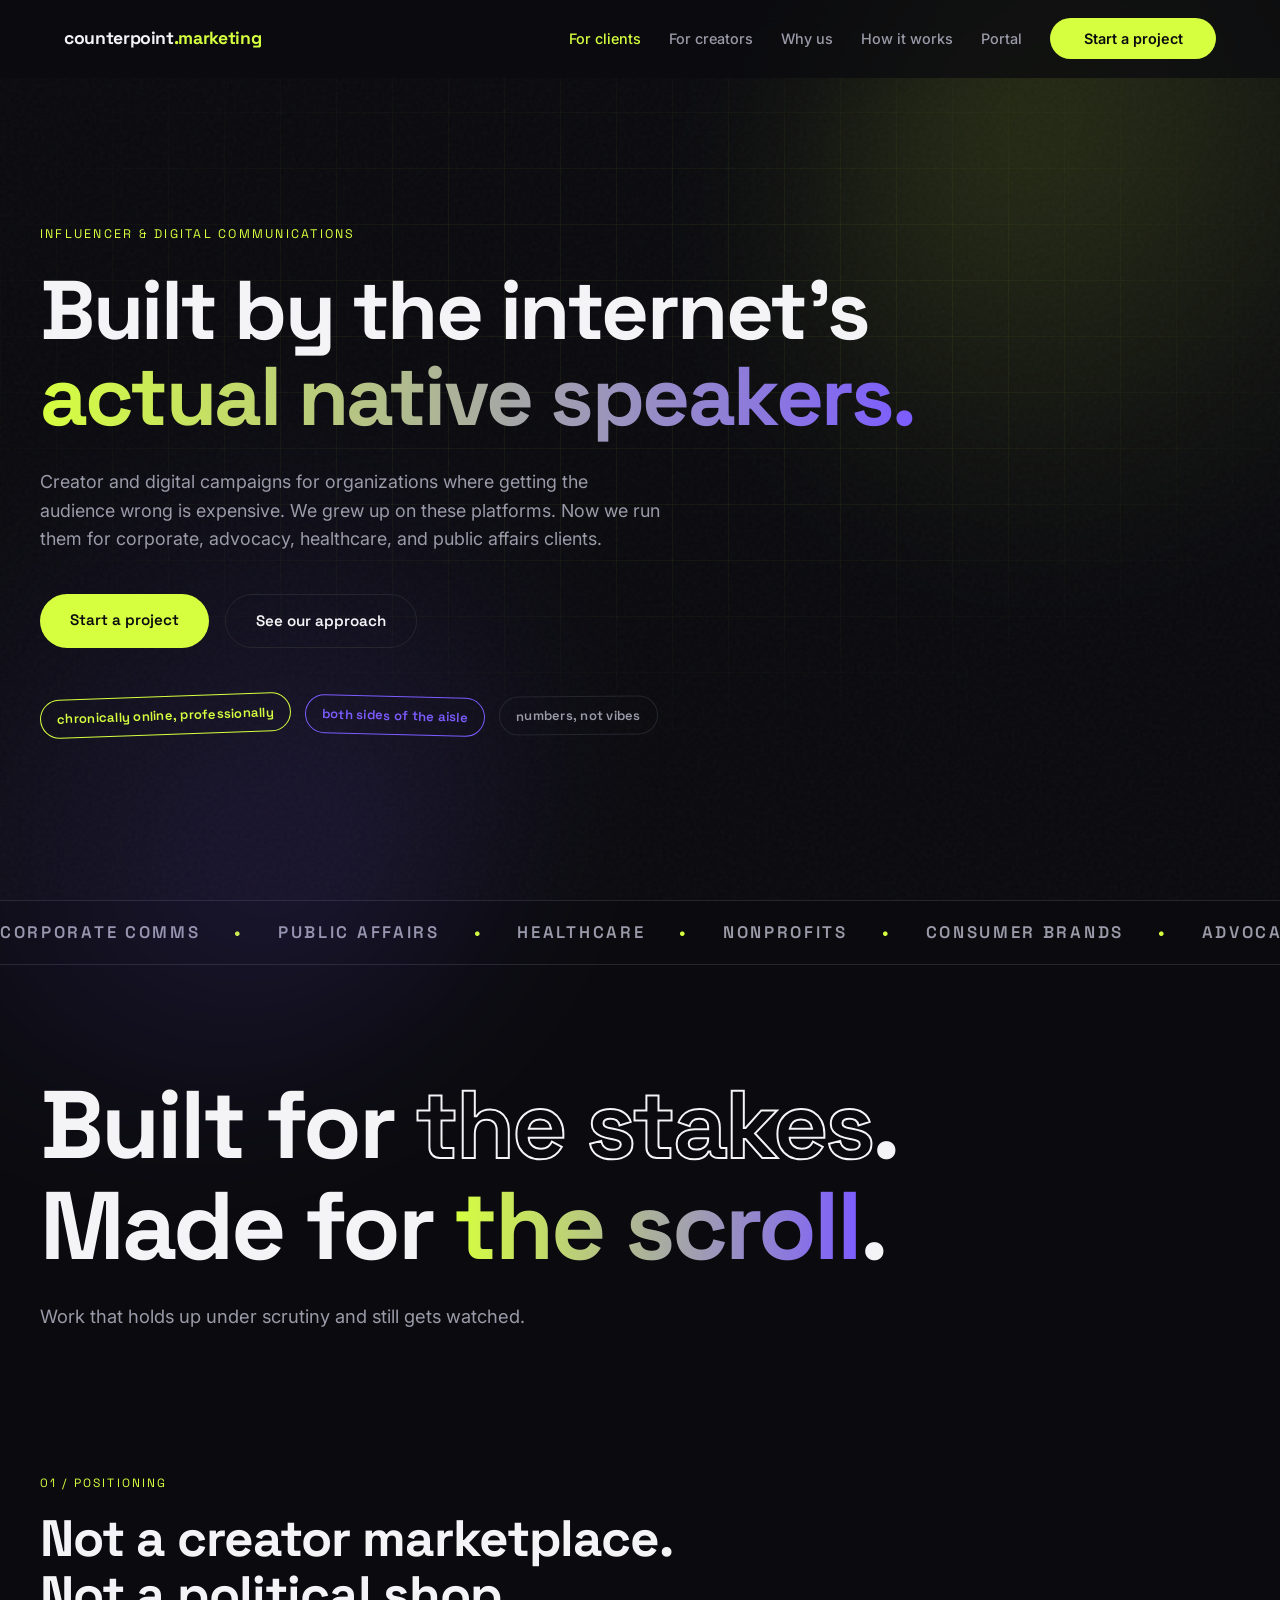
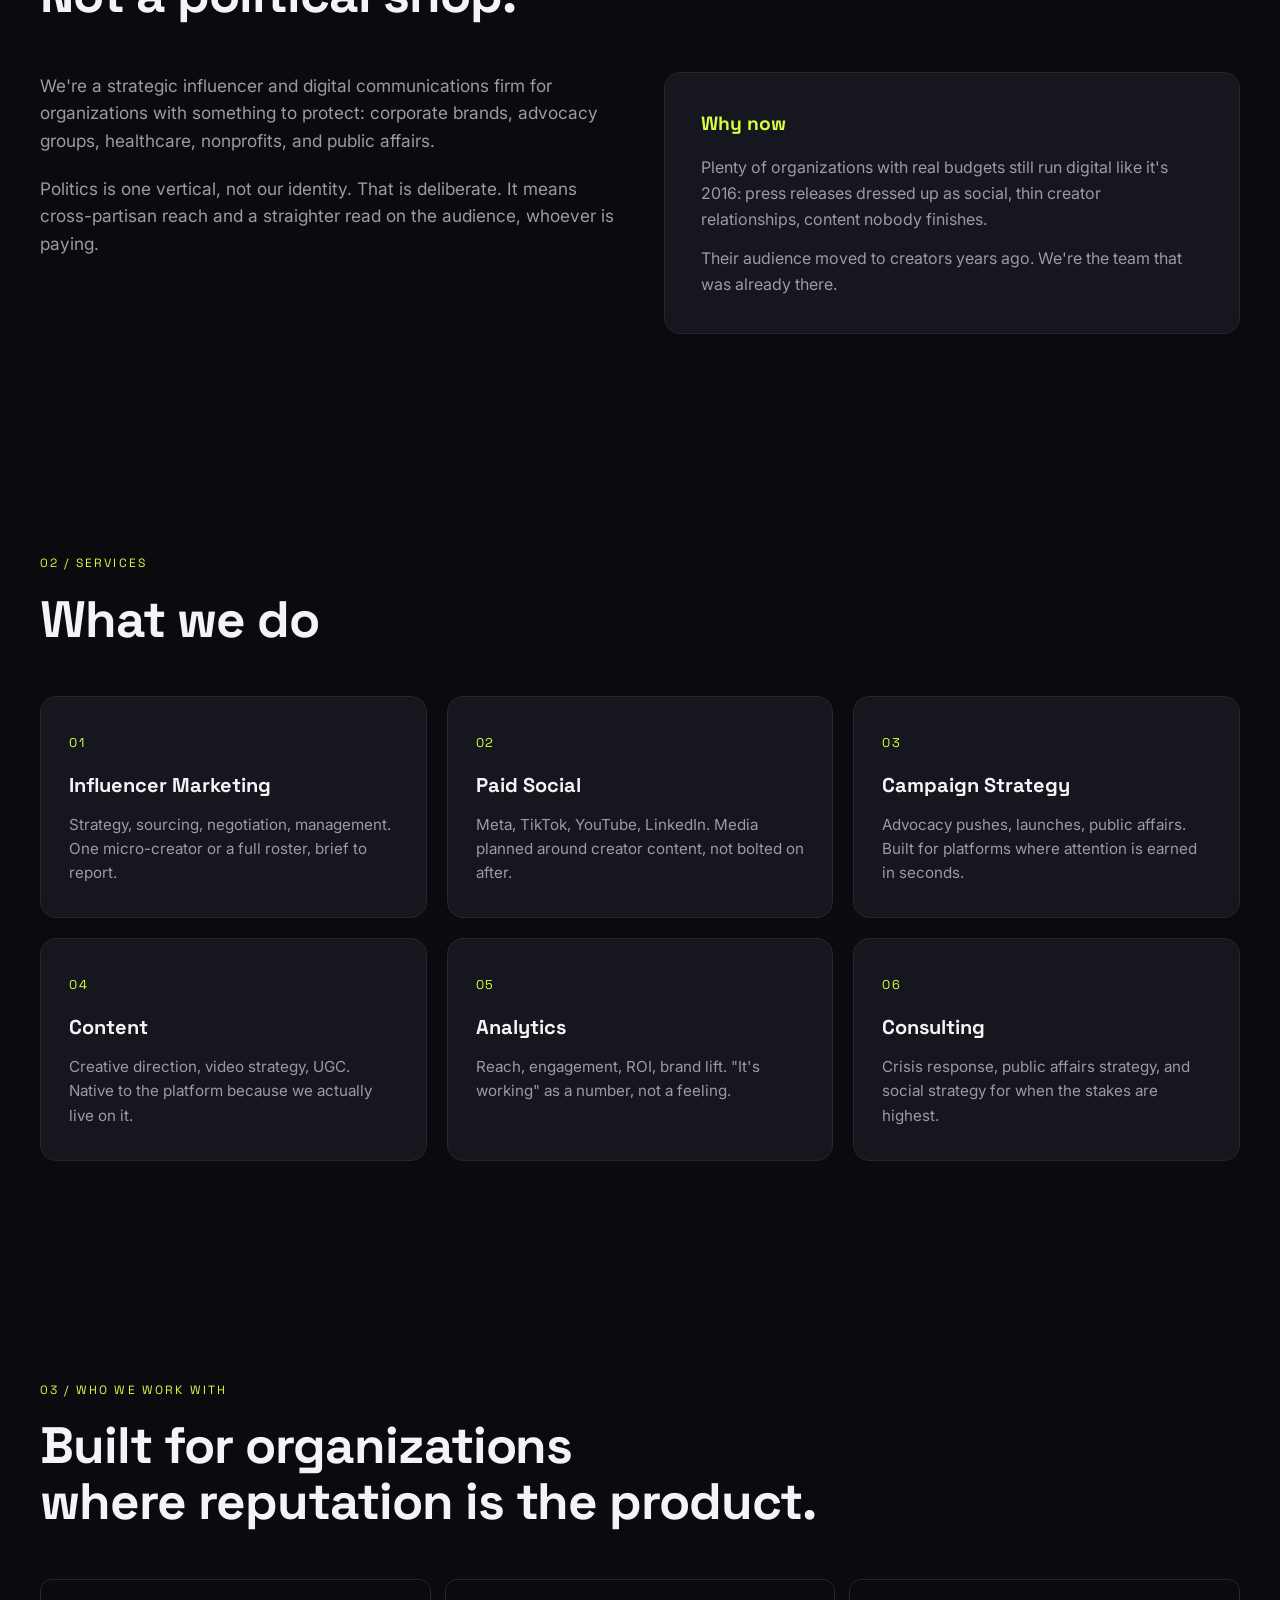
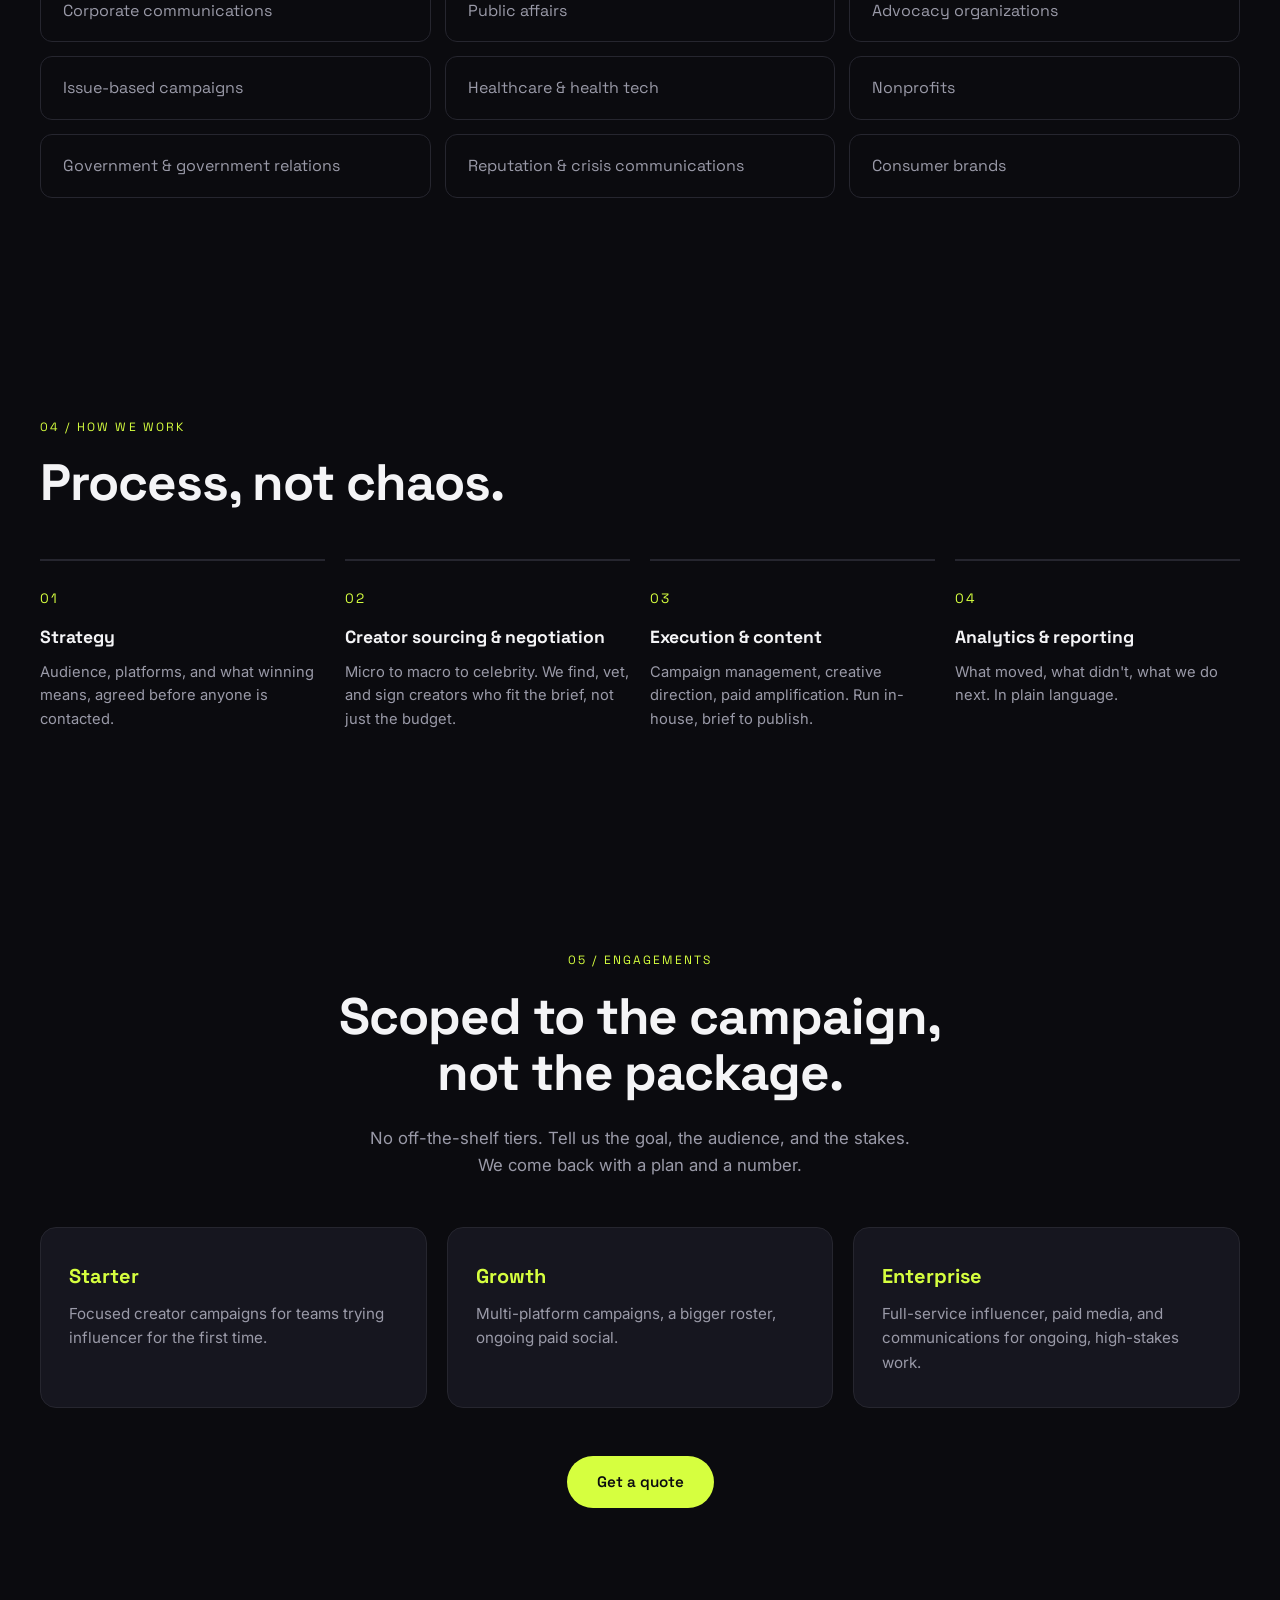
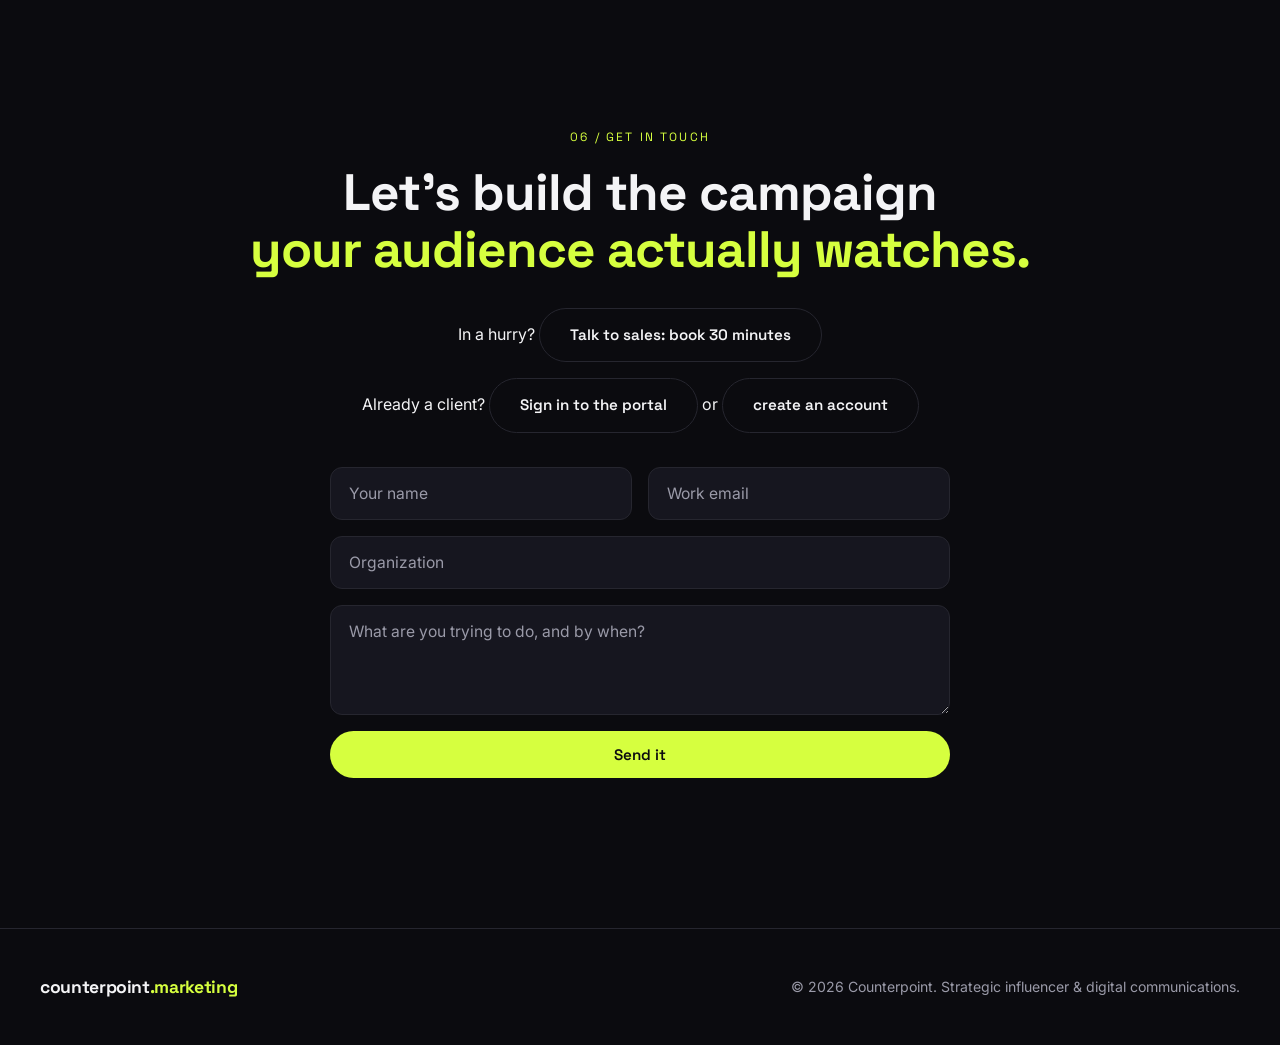
==== commit f1f050a4: "Statement line: built for the stakes, made for the scroll Co-Authored-By: Claude Fable 5.1 <noreply@" ====
--- a/index.html
+++ b/index.html
@@ -84,9 +84,9 @@
 
   <section class="statement">
     <div class="section-inner">
-      <p class="statement-line">High <span class="outline">stakes</span>.</p>
-      <p class="statement-line">Short <span class="accent accent-animated">attention</span>.</p>
-      <p class="statement-sub">Campaigns built for both: work that holds up under scrutiny and still gets watched.</p>
+      <p class="statement-line">Built for <span class="outline">the stakes</span>.</p>
+      <p class="statement-line">Made for <span class="accent accent-animated">the scroll</span>.</p>
+      <p class="statement-sub">Work that holds up under scrutiny and still gets watched.</p>
     </div>
   </section>
 
